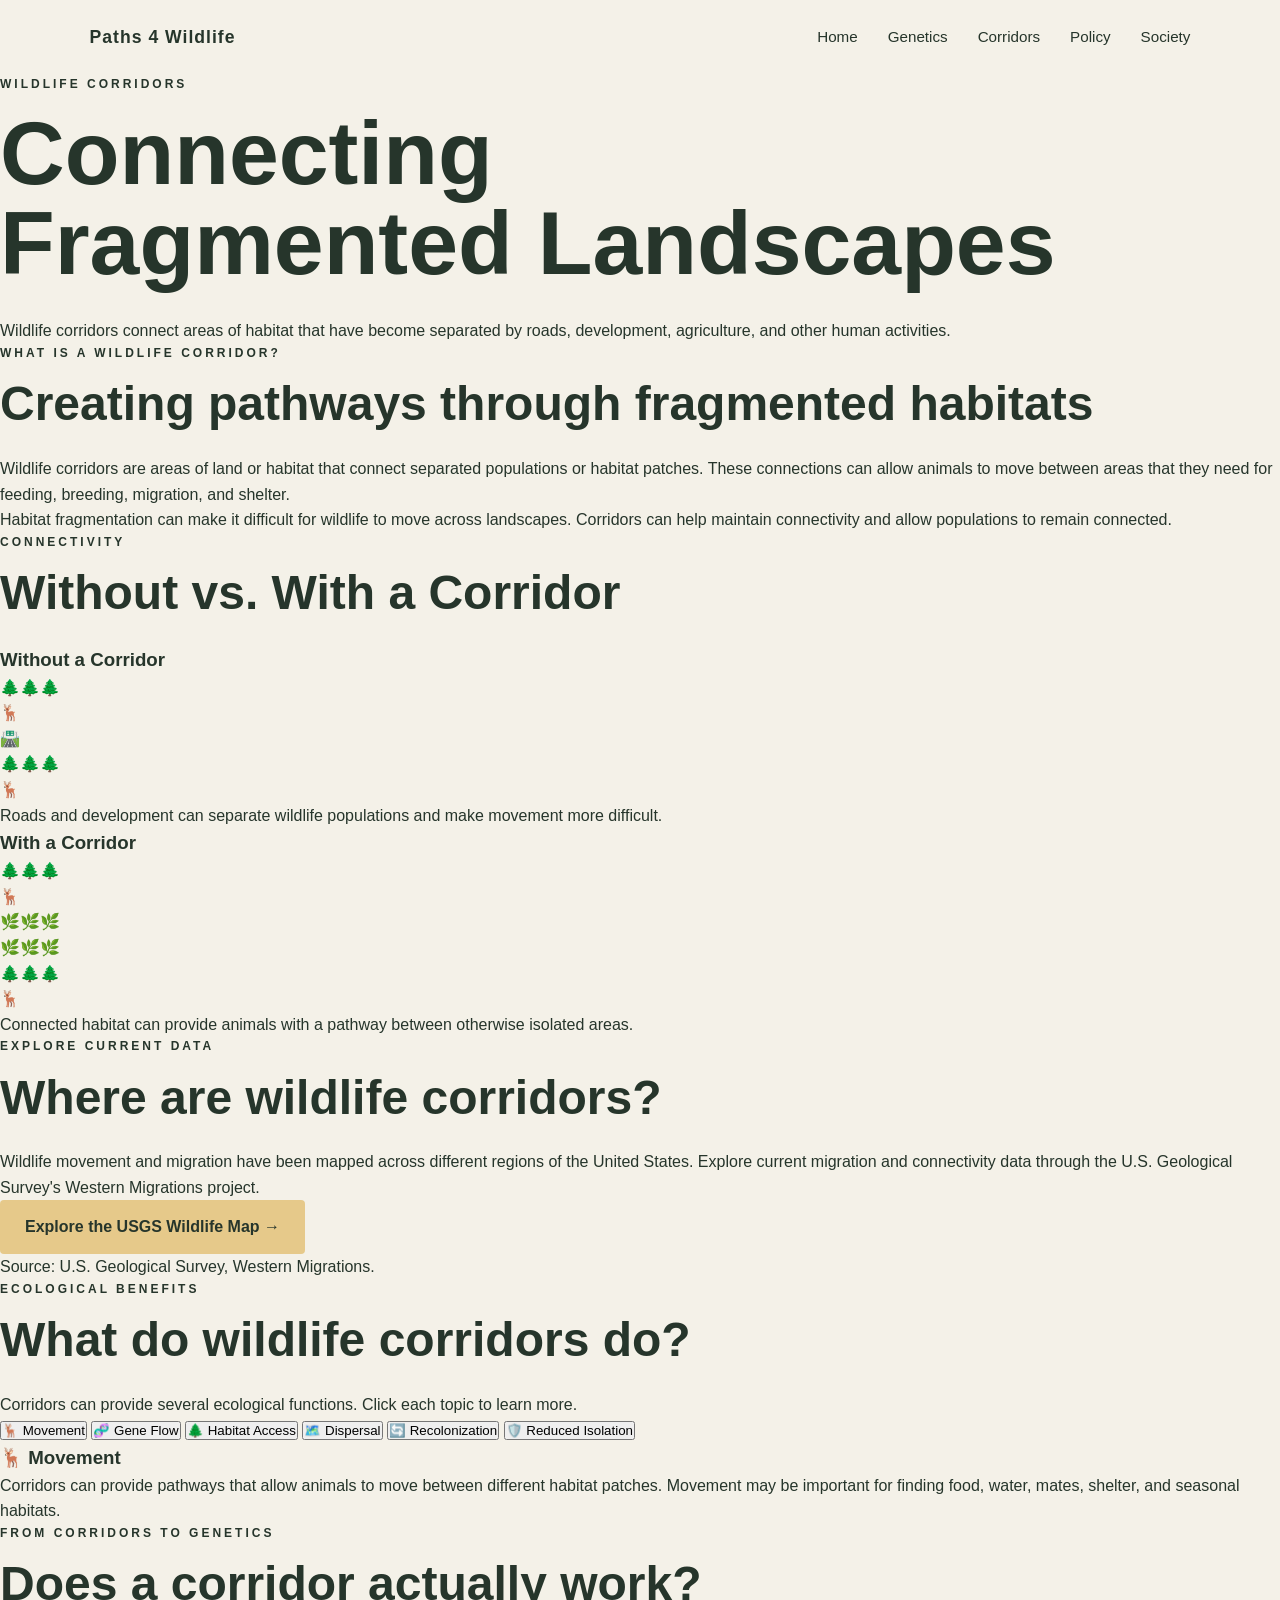
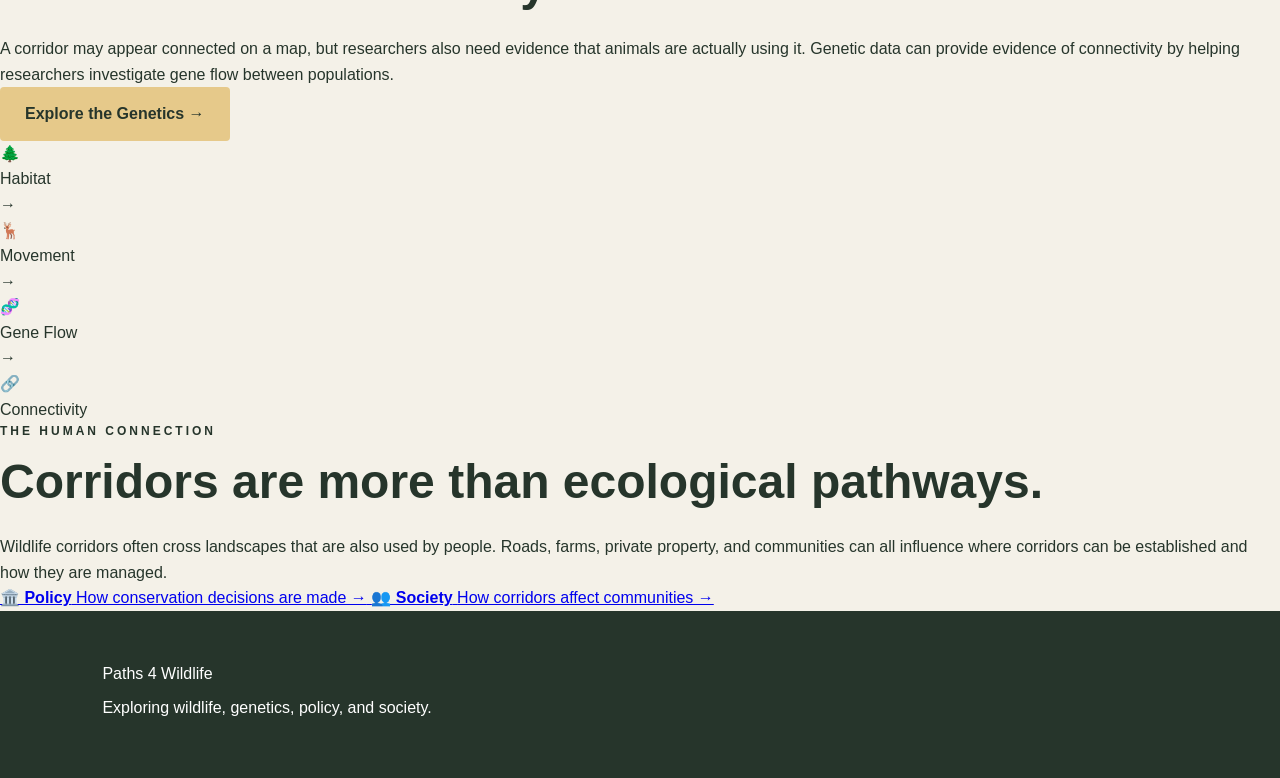
==== corridors.html @ a0883760 "Add initial wildlife corridors HTML structure" ====
<!DOCTYPE html>
<html lang="en">

<head>
    <meta charset="UTF-8">
    <meta name="viewport" content="width=device-width, initial-scale=1.0">

    <title>Wildlife Corridors | Paths 4 Wildlife</title>

    <link rel="stylesheet" href="style.css">
</head>

<body>

    <!-- Navigation -->
    <nav>
        <div class="logo">Paths 4 Wildlife</div>

        <div class="nav-links">
            <a href="index.html">Home</a>
            <a href="genetics.html">Genetics</a>
            <a href="corridors.html">Corridors</a>
            <a href="policy.html">Policy</a>
            <a href="society.html">Society</a>
        </div>
    </nav>


    <!-- Page Header -->
    <section class="corridor-hero">

        <div class="corridor-hero-content">

            <p class="section-label">WILDLIFE CORRIDORS</p>

            <h1>
                Connecting<br>
                Fragmented Landscapes
            </h1>

            <p>
                Wildlife corridors connect areas of habitat that have
                become separated by roads, development, agriculture,
                and other human activities.
            </p>

        </div>

    </section>


    <!-- What Is a Corridor? -->
    <section class="corridor-intro">

        <div class="intro-text">

            <p class="section-label">WHAT IS A WILDLIFE CORRIDOR?</p>

            <h2>
                Creating pathways through fragmented habitats
            </h2>

            <p>
                Wildlife corridors are areas of land or habitat that
                connect separated populations or habitat patches.
                These connections can allow animals to move between
                areas that they need for feeding, breeding, migration,
                and shelter.
            </p>

            <p>
                Habitat fragmentation can make it difficult for
                wildlife to move across landscapes. Corridors can
                help maintain connectivity and allow populations to
                remain connected.
            </p>

        </div>

    </section>


    <!-- Corridor Diagram -->
    <section class="diagram-section">

        <p class="section-label">CONNECTIVITY</p>

        <h2>Without vs. With a Corridor</h2>

        <div class="comparison">

            <!-- Without Corridor -->
            <div class="landscape-card">

                <h3>Without a Corridor</h3>

                <div class="landscape">

                    <div class="habitat">
                        🌲🌲🌲
                        <br>
                        🦌
                    </div>

                    <div class="barrier">
                        🛣️
                    </div>

                    <div class="habitat">
                        🌲🌲🌲
                        <br>
                        🦌
                    </div>

                </div>

                <p>
                    Roads and development can separate wildlife
                    populations and make movement more difficult.
                </p>

            </div>


            <!-- With Corridor -->
            <div class="landscape-card">

                <h3>With a Corridor</h3>

                <div class="landscape connected">

                    <div class="habitat">
                        🌲🌲🌲
                        <br>
                        🦌
                    </div>

                    <div class="corridor-path">
                        🌿🌿🌿
                        <br>
                        🌿🌿🌿
                    </div>

                    <div class="habitat">
                        🌲🌲🌲
                        <br>
                        🦌
                    </div>

                </div>

                <p>
                    Connected habitat can provide animals with a
                    pathway between otherwise isolated areas.
                </p>

            </div>

        </div>

    </section>


    <!-- Current Map -->
    <section class="map-section">

        <p class="section-label">EXPLORE CURRENT DATA</p>

        <h2>Where are wildlife corridors?</h2>

        <p>
            Wildlife movement and migration have been mapped across
            different regions of the United States. Explore current
            migration and connectivity data through the U.S. Geological
            Survey's Western Migrations project.
        </p>

        <a
            href="https://www.usgs.gov/tools/western-migrations"
            class="button"
            target="_blank"
            rel="noopener noreferrer">

            Explore the USGS Wildlife Map →

        </a>

        <p class="map-caption">
            Source: U.S. Geological Survey, Western Migrations.
        </p>

    </section>


    <!-- Ecological Benefits -->
    <section class="benefits-section">

        <p class="section-label">ECOLOGICAL BENEFITS</p>

        <h2>What do wildlife corridors do?</h2>

        <p class="benefits-intro">
            Corridors can provide several ecological functions.
            Click each topic to learn more.
        </p>


        <div class="benefit-buttons">

            <button onclick="showBenefit('movement')">
                🦌 Movement
            </button>

            <button onclick="showBenefit('gene-flow')">
                🧬 Gene Flow
            </button>

            <button onclick="showBenefit('habitat')">
                🌲 Habitat Access
            </button>

            <button onclick="showBenefit('dispersal')">
                🗺️ Dispersal
            </button>

            <button onclick="showBenefit('recolonization')">
                🔄 Recolonization
            </button>

            <button onclick="showBenefit('isolation')">
                🛡️ Reduced Isolation
            </button>

        </div>


        <!-- Information Box -->
        <div id="benefit-display" class="benefit-display">

            <h3>🦌 Movement</h3>

            <p>
                Corridors can provide pathways that allow animals
                to move between different habitat patches. Movement
                may be important for finding food, water, mates,
                shelter, and seasonal habitats.
            </p>

        </div>

    </section>


    <!-- Genetics Connection -->
    <section class="genetics-connection">

        <div>

            <p class="section-label">FROM CORRIDORS TO GENETICS</p>

            <h2>
                Does a corridor actually work?
            </h2>

            <p>
                A corridor may appear connected on a map, but
                researchers also need evidence that animals are
                actually using it. Genetic data can provide evidence
                of connectivity by helping researchers investigate
                gene flow between populations.
            </p>

            <a href="genetics.html" class="button">
                Explore the Genetics →
            </a>

        </div>

        <div class="connection-flow">

            <div>🌲<br>Habitat</div>

            <span>→</span>

            <div>🦌<br>Movement</div>

            <span>→</span>

            <div>🧬<br>Gene Flow</div>

            <span>→</span>

            <div>🔗<br>Connectivity</div>

        </div>

    </section>


    <!-- Human Connection -->
    <section class="human-connection">

        <p class="section-label">THE HUMAN CONNECTION</p>

        <h2>
            Corridors are more than ecological pathways.
        </h2>

        <p>
            Wildlife corridors often cross landscapes that are also
            used by people. Roads, farms, private property, and
            communities can all influence where corridors can be
            established and how they are managed.
        </p>

        <div class="next-topics">

            <a href="policy.html">
                <strong>🏛️ Policy</strong>
                <span>How conservation decisions are made →</span>
            </a>

            <a href="society.html">
                <strong>👥 Society</strong>
                <span>How corridors affect communities →</span>
            </a>

        </div>

    </section>


    <!-- Footer -->
    <footer>

        <p>Paths 4 Wildlife</p>

        <p>
            Exploring wildlife, genetics, policy, and society.
        </p>

    </footer>


    <!-- Interactive JavaScript -->
    <script>

        function showBenefit(benefit) {

            const display = document.getElementById("benefit-display");

            if (benefit === "movement") {

                display.innerHTML = `
                    <h3>🦌 Movement</h3>
                    <p>
                        Corridors can provide pathways that allow
                        animals to move between different habitat
                        patches. Movement can help animals reach
                        food, water, breeding areas, shelter, and
                        seasonal habitats.
                    </p>
                `;

            }

            else if (benefit === "gene-flow") {

                display.innerHTML = `
                    <h3>🧬 Gene Flow</h3>
                    <p>
                        When individuals move between populations
                        and reproduce, genes can be exchanged between
                        populations. This movement of genes is known
                        as gene flow and can provide evidence of
                        population connectivity.
                    </p>
                `;

            }

            else if (benefit === "habitat") {

                display.innerHTML = `
                    <h3>🌲 Habitat Access</h3>
                    <p>
                        Corridors can help animals access different
                        habitat patches that provide food, water,
                        shelter, and breeding opportunities.
                    </p>
                `;

            }

            else if (benefit === "dispersal") {

                display.innerHTML = `
                    <h3>🗺️ Dispersal</h3>
                    <p>
                        Corridors can provide routes for individuals
                        to disperse away from their original
                        population and move into new areas.
                    </p>
                `;

            }

            else if (benefit === "recolonization") {

                display.innerHTML = `
                    <h3>🔄 Recolonization</h3>
                    <p>
                        If a population disappears from an area,
                        connected landscapes can provide pathways
                        through which individuals may eventually
                        return and re-establish a population.
                    </p>
                `;

            }

            else if (benefit === "isolation") {

                display.innerHTML = `
                    <h3>🛡️ Reduced Isolation</h3>
                    <p>
                        By connecting habitat patches, corridors
                        can reduce the degree to which wildlife
                        populations are isolated from one another.
                        This can be particularly important in
                        fragmented landscapes.
                    </p>
                `;

            }

        }

    </script>

</body>

</html>
---- style.css ----
* {
    margin: 0;
    padding: 0;
    box-sizing: border-box;
}

body {
    font-family: Arial, Helvetica, sans-serif;
    color: #26352b;
    background: #f4f1e8;
    line-height: 1.6;
}


/* Navigation */

nav {
    height: 75px;
    display: flex;
    justify-content: space-between;
    align-items: center;
    padding: 0 7%;
    background: #f4f1e8;
}

.logo {
    font-size: 1.1rem;
    font-weight: bold;
    letter-spacing: 1px;
}

.nav-links {
    display: flex;
    gap: 30px;
}

.nav-links a {
    color: #26352b;
    text-decoration: none;
    font-size: 0.95rem;
}

.nav-links a:hover {
    text-decoration: underline;
}


/* Hero */

.hero {
    min-height: 75vh;
    display: flex;
    align-items: center;
    padding: 80px 10%;

    background:
        linear-gradient(
            rgba(25, 50, 35, 0.72),
            rgba(25, 50, 35, 0.72)
        ),
        url("https://images.unsplash.com/photo-1448375240586-882707db888b")
        center / cover;
}

.hero-content {
    max-width: 850px;
    color: white;
}

.eyebrow {
    font-size: 0.8rem;
    letter-spacing: 3px;
    margin-bottom: 25px;
}

h1 {
    font-size: clamp(3rem, 7vw, 6rem);
    line-height: 1;
    margin-bottom: 30px;
}

h1 span {
    font-weight: 300;
}

.intro {
    max-width: 650px;
    font-size: 1.2rem;
    margin-bottom: 35px;
}


/* Button */

.button {
    display: inline-block;
    padding: 14px 25px;
    background: #e6c98a;
    color: #26352b;
    text-decoration: none;
    font-weight: bold;
    border-radius: 4px;
}

.button:hover {
    opacity: 0.85;
}


/* About */

.about {
    padding: 100px 12%;
    background: #f4f1e8;
}

.about-text {
    max-width: 850px;
}

.section-label {
    font-size: 0.75rem;
    letter-spacing: 3px;
    font-weight: bold;
    margin-bottom: 15px;
}

h2 {
    font-size: 3rem;
    line-height: 1.1;
    margin-bottom: 25px;
}

.about p {
    margin-bottom: 20px;
    font-size: 1.1rem;
}


/* Topic Cards */

.topics {
    padding: 100px 8%;
    background: #dfe5d9;
}

.cards {
    display: grid;
    grid-template-columns: repeat(4, 1fr);
    gap: 20px;
    margin-top: 45px;
}

.card {
    background: #f4f1e8;
    padding: 35px;
    text-decoration: none;
    color: #26352b;

    transition: transform 0.25s ease;
}

.card:hover {
    transform: translateY(-8px);
}

.icon {
    font-size: 2.5rem;
    margin-bottom: 20px;
}

.card h3 {
    font-size: 1.4rem;
    margin-bottom: 12px;
}

.card p {
    font-size: 0.95rem;
}


/* Footer */

footer {
    padding: 50px 8%;
    background: #26352b;
    color: white;
}

footer p {
    margin-bottom: 8px;
}


/* Mobile */

@media (max-width: 800px) {

    nav {
        height: auto;
        padding: 20px;
        flex-direction: column;
        gap: 15px;
    }

    .nav-links {
        gap: 15px;
        flex-wrap: wrap;
        justify-content: center;
    }

    .hero {
        padding: 70px 8%;
    }

    .cards {
        grid-template-columns: 1fr;
    }

    h2 {
        font-size: 2.3rem;
    }
}
/* Genetics Page */

.page-header {
    padding: 100px 12%;
    background: #dfe5d9;
}

.page-header h1 {
    color: #26352b;
    font-size: clamp(3rem, 7vw, 5rem);
    margin-bottom: 25px;
}

.page-header p {
    max-width: 650px;
    font-size: 1.15rem;
}


.article-section {
    padding: 100px 12%;
    max-width: 1000px;
}

.article-section h2 {
    max-width: 850px;
}

.authors {
    font-style: italic;
    margin-bottom: 25px;
}

.article-section p {
    font-size: 1.1rem;
    margin-bottom: 25px;
}


.genetics-info {
    padding: 100px 8%;
    background: #f4f1e8;
}

.genetics-grid {
    display: grid;
    grid-template-columns: repeat(3, 1fr);
    gap: 25px;
    margin-top: 40px;
}

.info-card {
    padding: 35px;
    background: #dfe5d9;
}

.info-card h3 {
    margin-bottom: 15px;
}


.connection {
    padding: 100px 8%;
    background: #26352b;
    color: white;
}

.flow {
    display: flex;
    justify-content: center;
    align-items: center;
    gap: 25px;
    margin-top: 50px;
    text-align: center;
}

.flow div {
    padding: 25px;
    background: rgba(255,255,255,0.1);
    min-width: 150px;
}

.flow span {
    font-size: 2rem;
}


@media (max-width: 800px) {

    .genetics-grid {
        grid-template-columns: 1fr;
    }

    .flow {
        flex-direction: column;
    }

    .flow span {
        transform: rotate(90deg);
    }
}
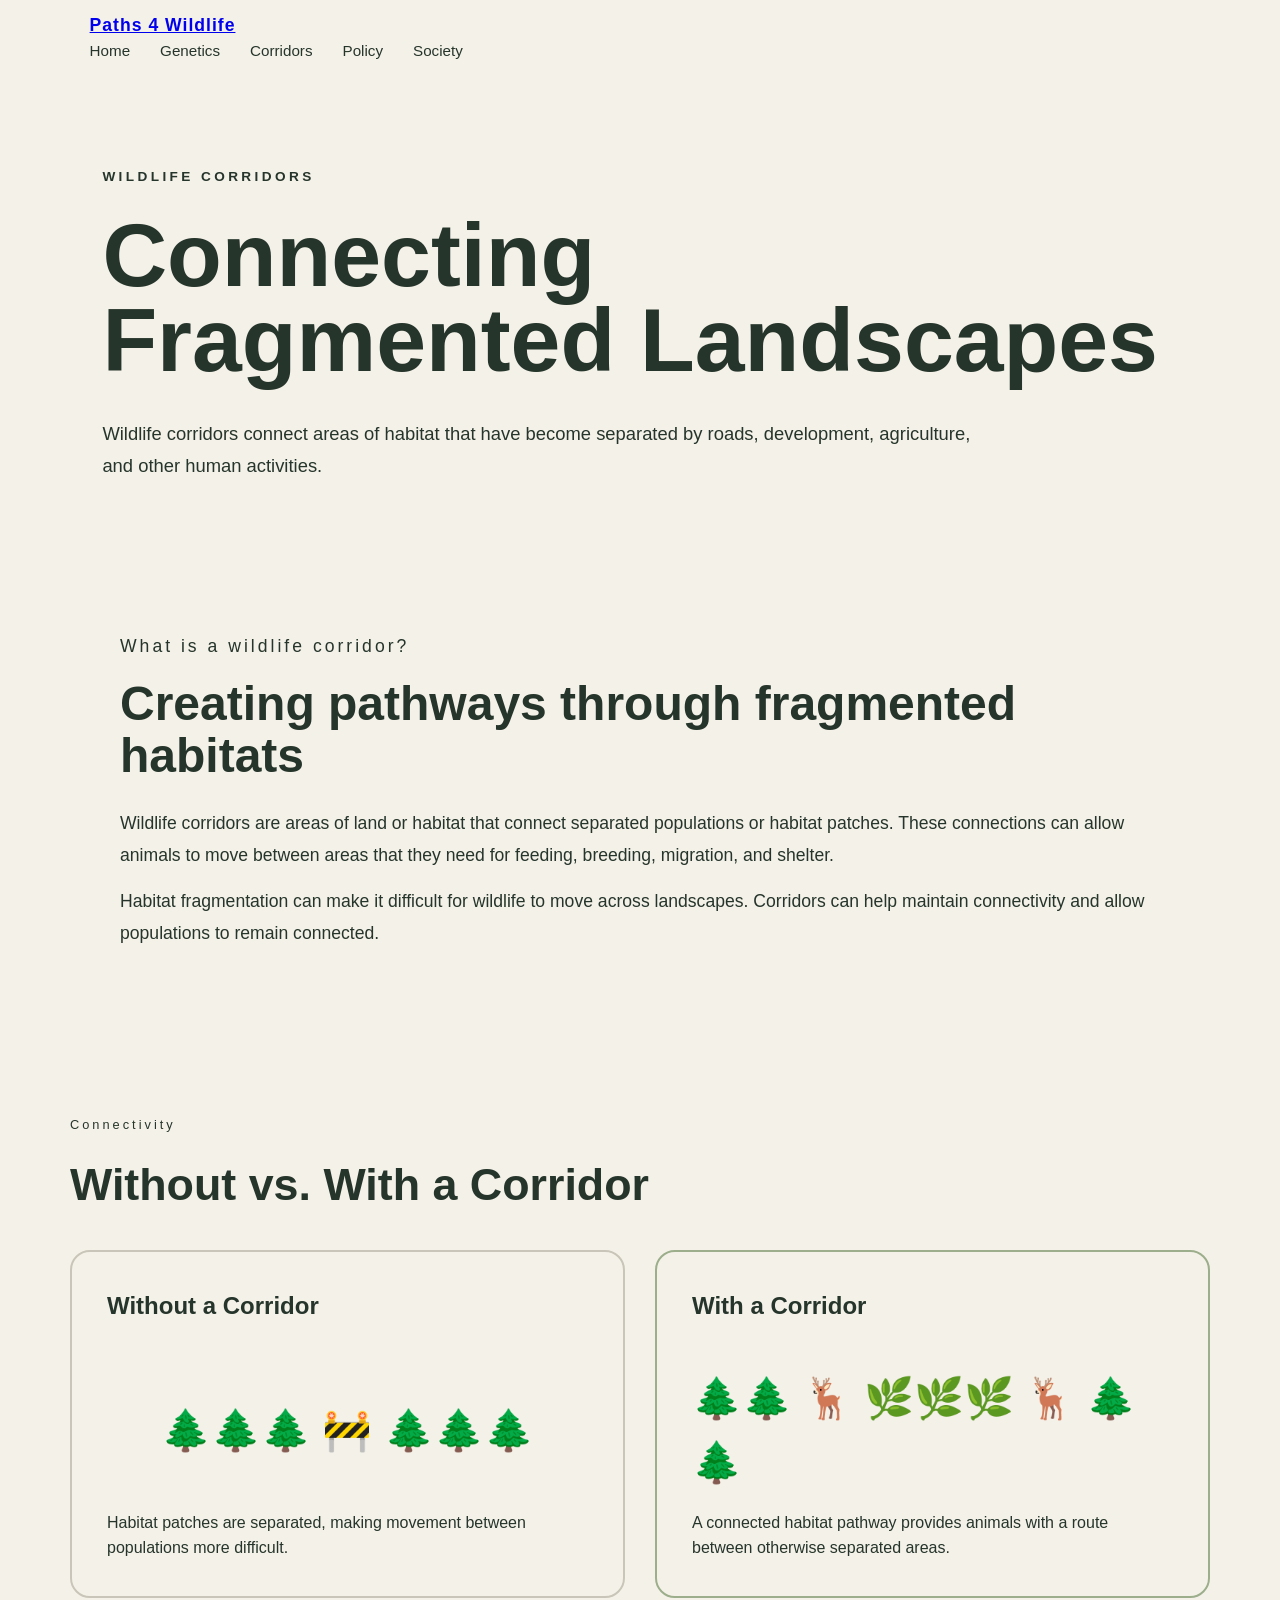
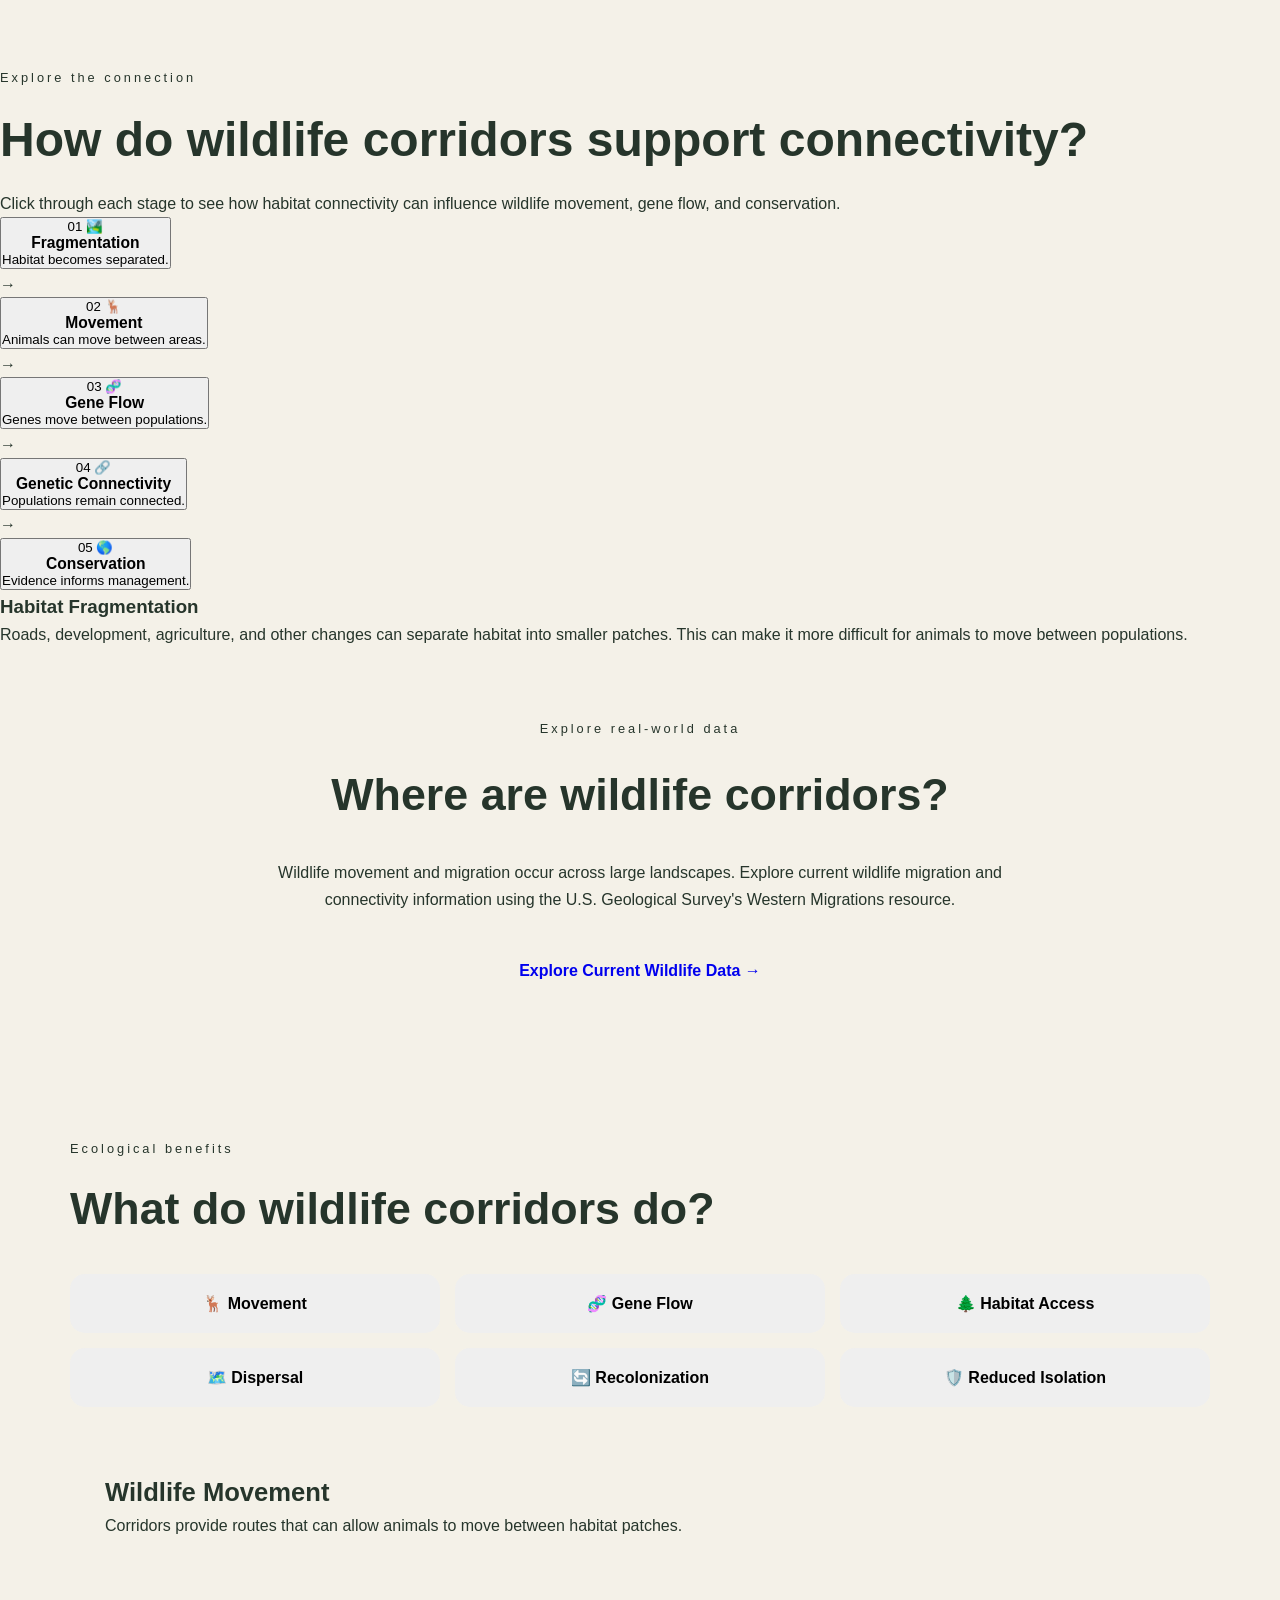
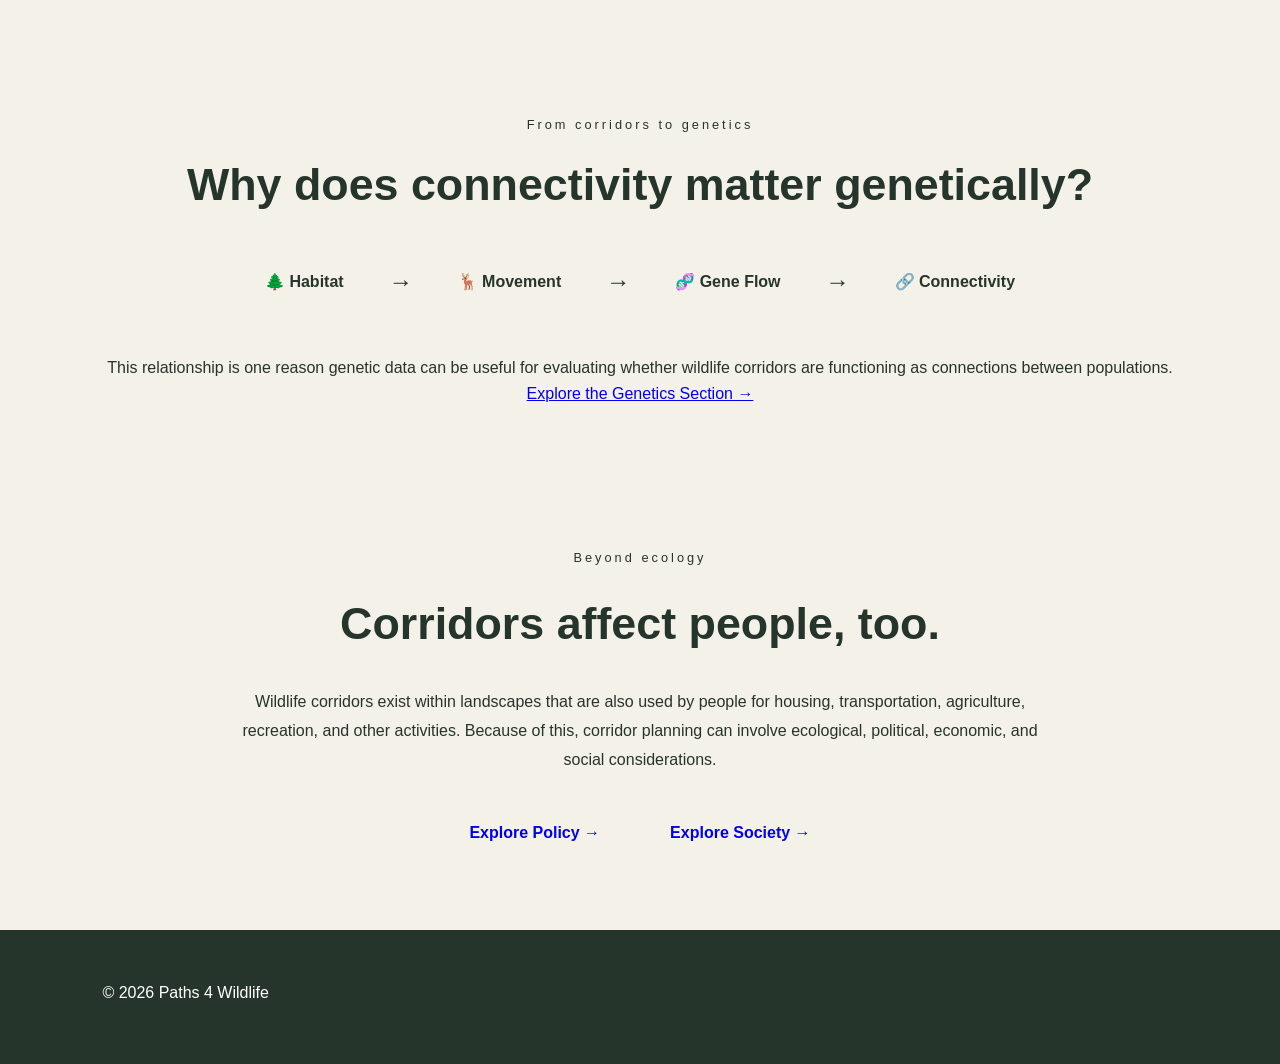
==== commit 50c9fad1: "Refactor HTML structure and improve semantics" ====
--- a/corridors.html
+++ b/corridors.html
@@ -12,238 +12,442 @@
 
 <body>
 
-    <!-- Navigation -->
-    <nav>
-        <div class="logo">Paths 4 Wildlife</div>
-
-        <div class="nav-links">
-            <a href="index.html">Home</a>
-            <a href="genetics.html">Genetics</a>
-            <a href="corridors.html">Corridors</a>
-            <a href="policy.html">Policy</a>
-            <a href="society.html">Society</a>
+    <!-- NAVIGATION -->
+    <nav class="navbar">
+        <div class="nav-container">
+
+            <a href="index.html" class="logo">
+                Paths 4 Wildlife
+            </a>
+
+            <div class="nav-links">
+                <a href="index.html">Home</a>
+                <a href="genetics.html">Genetics</a>
+                <a href="corridors.html">Corridors</a>
+                <a href="policy.html">Policy</a>
+                <a href="society.html">Society</a>
+            </div>
+
         </div>
     </nav>
 
 
-    <!-- Page Header -->
-    <section class="corridor-hero">
-
-        <div class="corridor-hero-content">
-
-            <p class="section-label">WILDLIFE CORRIDORS</p>
-
-            <h1>
-                Connecting<br>
-                Fragmented Landscapes
-            </h1>
+    <!-- HERO -->
+    <header class="corridor-hero">
+
+        <p class="eyebrow">
+            Wildlife Corridors
+        </p>
+
+        <h1>
+            Connecting<br>
+            Fragmented Landscapes
+        </h1>
+
+        <p>
+            Wildlife corridors connect areas of habitat that have become
+            separated by roads, development, agriculture, and other human
+            activities.
+        </p>
+
+    </header>
+
+
+    <!-- INTRODUCTION -->
+    <section class="corridor-intro">
+
+        <p class="eyebrow">
+            What is a wildlife corridor?
+        </p>
+
+        <h2>
+            Creating pathways through fragmented habitats
+        </h2>
+
+        <p>
+            Wildlife corridors are areas of land or habitat that connect
+            separated populations or habitat patches. These connections can
+            allow animals to move between areas that they need for feeding,
+            breeding, migration, and shelter.
+        </p>
+
+        <p>
+            Habitat fragmentation can make it difficult for wildlife to move
+            across landscapes. Corridors can help maintain connectivity and
+            allow populations to remain connected.
+        </p>
+
+    </section>
+
+
+    <!-- WITHOUT VS WITH -->
+    <section class="diagram-section">
+
+        <p class="eyebrow">
+            Connectivity
+        </p>
+
+        <h2>
+            Without vs. With a Corridor
+        </h2>
+
+        <div class="comparison">
+
+            <!-- WITHOUT -->
+            <div class="landscape-card without">
+
+                <h3>
+                    Without a Corridor
+                </h3>
+
+                <div class="landscape">
+
+                    <div class="landscape-icons">
+                        🌲🌲🌲
+                        🚧
+                        🌲🌲🌲
+                    </div>
+
+                </div>
+
+                <p>
+                    Habitat patches are separated, making movement between
+                    populations more difficult.
+                </p>
+
+            </div>
+
+
+            <!-- WITH -->
+            <div class="landscape-card with">
+
+                <h3>
+                    With a Corridor
+                </h3>
+
+                <div class="landscape">
+
+                    <div class="landscape-icons">
+                        🌲🌲
+                        🦌
+                        🌿🌿🌿
+                        🦌
+                        🌲🌲
+                    </div>
+
+                </div>
+
+                <p>
+                    A connected habitat pathway provides animals with a route
+                    between otherwise separated areas.
+                </p>
+
+            </div>
+
+        </div>
+
+    </section>
+
+
+    <!-- INTERACTIVE DIAGRAM -->
+    <section class="interactive-section">
+
+        <div class="interactive-heading">
+
+            <p class="eyebrow">
+                Explore the connection
+            </p>
+
+            <h2>
+                How do wildlife corridors support connectivity?
+            </h2>
 
             <p>
-                Wildlife corridors connect areas of habitat that have
-                become separated by roads, development, agriculture,
-                and other human activities.
+                Click through each stage to see how habitat connectivity can
+                influence wildlife movement, gene flow, and conservation.
             </p>
 
         </div>
 
+
+        <div class="interactive-flow">
+
+
+            <!-- STEP 1 -->
+            <button
+                class="interactive-step active"
+                type="button"
+                data-title="Habitat Fragmentation"
+                data-text="Roads, development, agriculture, and other changes can separate habitat into smaller patches. This can make it more difficult for animals to move between populations."
+            >
+
+                <span class="step-number">
+                    01
+                </span>
+
+                <span class="step-icon">
+                    🏞️
+                </span>
+
+                <h3>
+                    Fragmentation
+                </h3>
+
+                <p>
+                    Habitat becomes separated.
+                </p>
+
+            </button>
+
+
+            <div class="flow-arrow">
+                →
+            </div>
+
+
+            <!-- STEP 2 -->
+            <button
+                class="interactive-step"
+                type="button"
+                data-title="Wildlife Movement"
+                data-text="A wildlife corridor can provide a connected route that allows animals to move between habitat patches in search of food, shelter, mates, or breeding areas."
+            >
+
+                <span class="step-number">
+                    02
+                </span>
+
+                <span class="step-icon">
+                    🦌
+                </span>
+
+                <h3>
+                    Movement
+                </h3>
+
+                <p>
+                    Animals can move between areas.
+                </p>
+
+            </button>
+
+
+            <div class="flow-arrow">
+                →
+            </div>
+
+
+            <!-- STEP 3 -->
+            <button
+                class="interactive-step"
+                type="button"
+                data-title="Gene Flow"
+                data-text="When individuals move between populations and reproduce, genes can be exchanged between those populations. This process is called gene flow."
+            >
+
+                <span class="step-number">
+                    03
+                </span>
+
+                <span class="step-icon">
+                    🧬
+                </span>
+
+                <h3>
+                    Gene Flow
+                </h3>
+
+                <p>
+                    Genes move between populations.
+                </p>
+
+            </button>
+
+
+            <div class="flow-arrow">
+                →
+            </div>
+
+
+            <!-- STEP 4 -->
+            <button
+                class="interactive-step"
+                type="button"
+                data-title="Genetic Connectivity"
+                data-text="Gene flow can help maintain genetic connections among populations. Genetic data can therefore provide evidence about whether populations are connected across a landscape."
+            >
+
+                <span class="step-number">
+                    04
+                </span>
+
+                <span class="step-icon">
+                    🔗
+                </span>
+
+                <h3>
+                    Genetic Connectivity
+                </h3>
+
+                <p>
+                    Populations remain connected.
+                </p>
+
+            </button>
+
+
+            <div class="flow-arrow">
+                →
+            </div>
+
+
+            <!-- STEP 5 -->
+            <button
+                class="interactive-step"
+                type="button"
+                data-title="Conservation Decisions"
+                data-text="Genetic evidence can contribute to conservation decisions about corridor design, habitat protection, and management priorities."
+            >
+
+                <span class="step-number">
+                    05
+                </span>
+
+                <span class="step-icon">
+                    🌎
+                </span>
+
+                <h3>
+                    Conservation
+                </h3>
+
+                <p>
+                    Evidence informs management.
+                </p>
+
+            </button>
+
+        </div>
+
+
+        <!-- INFORMATION DISPLAY -->
+        <div class="interactive-display">
+
+            <h3 id="interactive-title">
+                Habitat Fragmentation
+            </h3>
+
+            <p id="interactive-text">
+                Roads, development, agriculture, and other changes can
+                separate habitat into smaller patches. This can make it more
+                difficult for animals to move between populations.
+            </p>
+
+        </div>
+
     </section>
 
 
-    <!-- What Is a Corridor? -->
-    <section class="corridor-intro">
-
-        <div class="intro-text">
-
-            <p class="section-label">WHAT IS A WILDLIFE CORRIDOR?</p>
-
-            <h2>
-                Creating pathways through fragmented habitats
-            </h2>
-
-            <p>
-                Wildlife corridors are areas of land or habitat that
-                connect separated populations or habitat patches.
-                These connections can allow animals to move between
-                areas that they need for feeding, breeding, migration,
-                and shelter.
-            </p>
-
-            <p>
-                Habitat fragmentation can make it difficult for
-                wildlife to move across landscapes. Corridors can
-                help maintain connectivity and allow populations to
-                remain connected.
-            </p>
-
-        </div>
-
-    </section>
-
-
-    <!-- Corridor Diagram -->
-    <section class="diagram-section">
-
-        <p class="section-label">CONNECTIVITY</p>
-
-        <h2>Without vs. With a Corridor</h2>
-
-        <div class="comparison">
-
-            <!-- Without Corridor -->
-            <div class="landscape-card">
-
-                <h3>Without a Corridor</h3>
-
-                <div class="landscape">
-
-                    <div class="habitat">
-                        🌲🌲🌲
-                        <br>
-                        🦌
-                    </div>
-
-                    <div class="barrier">
-                        🛣️
-                    </div>
-
-                    <div class="habitat">
-                        🌲🌲🌲
-                        <br>
-                        🦌
-                    </div>
-
-                </div>
-
-                <p>
-                    Roads and development can separate wildlife
-                    populations and make movement more difficult.
-                </p>
-
-            </div>
-
-
-            <!-- With Corridor -->
-            <div class="landscape-card">
-
-                <h3>With a Corridor</h3>
-
-                <div class="landscape connected">
-
-                    <div class="habitat">
-                        🌲🌲🌲
-                        <br>
-                        🦌
-                    </div>
-
-                    <div class="corridor-path">
-                        🌿🌿🌿
-                        <br>
-                        🌿🌿🌿
-                    </div>
-
-                    <div class="habitat">
-                        🌲🌲🌲
-                        <br>
-                        🦌
-                    </div>
-
-                </div>
-
-                <p>
-                    Connected habitat can provide animals with a
-                    pathway between otherwise isolated areas.
-                </p>
-
-            </div>
-
-        </div>
-
-    </section>
-
-
-    <!-- Current Map -->
+    <!-- CURRENT CORRIDORS / MAP -->
     <section class="map-section">
 
-        <p class="section-label">EXPLORE CURRENT DATA</p>
-
-        <h2>Where are wildlife corridors?</h2>
+        <p class="eyebrow">
+            Explore real-world data
+        </p>
+
+        <h2>
+            Where are wildlife corridors?
+        </h2>
 
         <p>
-            Wildlife movement and migration have been mapped across
-            different regions of the United States. Explore current
-            migration and connectivity data through the U.S. Geological
-            Survey's Western Migrations project.
+            Wildlife movement and migration occur across large landscapes.
+            Explore current wildlife migration and connectivity information
+            using the U.S. Geological Survey's Western Migrations resource.
         </p>
 
         <a
             href="https://www.usgs.gov/tools/western-migrations"
-            class="button"
             target="_blank"
-            rel="noopener noreferrer">
-
-            Explore the USGS Wildlife Map →
-
+            rel="noopener noreferrer"
+            class="map-button"
+        >
+            Explore Current Wildlife Data →
         </a>
 
-        <p class="map-caption">
-            Source: U.S. Geological Survey, Western Migrations.
-        </p>
-
     </section>
 
 
-    <!-- Ecological Benefits -->
+    <!-- BENEFITS -->
     <section class="benefits-section">
 
-        <p class="section-label">ECOLOGICAL BENEFITS</p>
-
-        <h2>What do wildlife corridors do?</h2>
-
-        <p class="benefits-intro">
-            Corridors can provide several ecological functions.
-            Click each topic to learn more.
-        </p>
+        <p class="eyebrow">
+            Ecological benefits
+        </p>
+
+        <h2>
+            What do wildlife corridors do?
+        </h2>
 
 
         <div class="benefit-buttons">
 
-            <button onclick="showBenefit('movement')">
+            <button
+                type="button"
+                onclick="showBenefit('movement')"
+            >
                 🦌 Movement
             </button>
 
-            <button onclick="showBenefit('gene-flow')">
+            <button
+                type="button"
+                onclick="showBenefit('geneFlow')"
+            >
                 🧬 Gene Flow
             </button>
 
-            <button onclick="showBenefit('habitat')">
+            <button
+                type="button"
+                onclick="showBenefit('habitat')"
+            >
                 🌲 Habitat Access
             </button>
 
-            <button onclick="showBenefit('dispersal')">
+            <button
+                type="button"
+                onclick="showBenefit('dispersal')"
+            >
                 🗺️ Dispersal
             </button>
 
-            <button onclick="showBenefit('recolonization')">
+            <button
+                type="button"
+                onclick="showBenefit('recolonization')"
+            >
                 🔄 Recolonization
             </button>
 
-            <button onclick="showBenefit('isolation')">
+            <button
+                type="button"
+                onclick="showBenefit('isolation')"
+            >
                 🛡️ Reduced Isolation
             </button>
 
         </div>
 
 
-        <!-- Information Box -->
-        <div id="benefit-display" class="benefit-display">
-
-            <h3>🦌 Movement</h3>
+        <div
+            class="benefit-display"
+            id="benefit-display"
+        >
+
+            <h3>
+                Wildlife Movement
+            </h3>
 
             <p>
-                Corridors can provide pathways that allow animals
-                to move between different habitat patches. Movement
-                may be important for finding food, water, mates,
-                shelter, and seasonal habitats.
+                Corridors provide routes that can allow animals to move
+                between habitat patches.
             </p>
 
         </div>
@@ -251,184 +455,228 @@
     </section>
 
 
-    <!-- Genetics Connection -->
+    <!-- GENETICS CONNECTION -->
     <section class="genetics-connection">
 
-        <div>
-
-            <p class="section-label">FROM CORRIDORS TO GENETICS</p>
-
-            <h2>
-                Does a corridor actually work?
-            </h2>
-
-            <p>
-                A corridor may appear connected on a map, but
-                researchers also need evidence that animals are
-                actually using it. Genetic data can provide evidence
-                of connectivity by helping researchers investigate
-                gene flow between populations.
-            </p>
-
-            <a href="genetics.html" class="button">
-                Explore the Genetics →
+        <p class="eyebrow">
+            From corridors to genetics
+        </p>
+
+        <h2>
+            Why does connectivity matter genetically?
+        </h2>
+
+        <div class="connection-flow">
+
+            <div class="connection-step">
+                🌲 Habitat
+            </div>
+
+            <div class="connection-arrow">
+                →
+            </div>
+
+            <div class="connection-step">
+                🦌 Movement
+            </div>
+
+            <div class="connection-arrow">
+                →
+            </div>
+
+            <div class="connection-step">
+                🧬 Gene Flow
+            </div>
+
+            <div class="connection-arrow">
+                →
+            </div>
+
+            <div class="connection-step">
+                🔗 Connectivity
+            </div>
+
+        </div>
+
+        <p>
+            This relationship is one reason genetic data can be useful for
+            evaluating whether wildlife corridors are functioning as
+            connections between populations.
+        </p>
+
+        <a href="genetics.html" class="next-link">
+            Explore the Genetics Section →
+        </a>
+
+    </section>
+
+
+    <!-- HUMAN CONNECTION -->
+    <section class="human-connection">
+
+        <p class="eyebrow">
+            Beyond ecology
+        </p>
+
+        <h2>
+            Corridors affect people, too.
+        </h2>
+
+        <p>
+            Wildlife corridors exist within landscapes that are also used by
+            people for housing, transportation, agriculture, recreation, and
+            other activities. Because of this, corridor planning can involve
+            ecological, political, economic, and social considerations.
+        </p>
+
+        <div class="next-topics">
+
+            <a href="policy.html">
+                Explore Policy →
             </a>
 
-        </div>
-
-        <div class="connection-flow">
-
-            <div>🌲<br>Habitat</div>
-
-            <span>→</span>
-
-            <div>🦌<br>Movement</div>
-
-            <span>→</span>
-
-            <div>🧬<br>Gene Flow</div>
-
-            <span>→</span>
-
-            <div>🔗<br>Connectivity</div>
+            <a href="society.html">
+                Explore Society →
+            </a>
 
         </div>
 
     </section>
 
 
-    <!-- Human Connection -->
-    <section class="human-connection">
-
-        <p class="section-label">THE HUMAN CONNECTION</p>
-
-        <h2>
-            Corridors are more than ecological pathways.
-        </h2>
+    <!-- FOOTER -->
+    <footer>
 
         <p>
-            Wildlife corridors often cross landscapes that are also
-            used by people. Roads, farms, private property, and
-            communities can all influence where corridors can be
-            established and how they are managed.
-        </p>
-
-        <div class="next-topics">
-
-            <a href="policy.html">
-                <strong>🏛️ Policy</strong>
-                <span>How conservation decisions are made →</span>
-            </a>
-
-            <a href="society.html">
-                <strong>👥 Society</strong>
-                <span>How corridors affect communities →</span>
-            </a>
-
-        </div>
-
-    </section>
-
-
-    <!-- Footer -->
-    <footer>
-
-        <p>Paths 4 Wildlife</p>
-
-        <p>
-            Exploring wildlife, genetics, policy, and society.
+            © 2026 Paths 4 Wildlife
         </p>
 
     </footer>
 
 
-    <!-- Interactive JavaScript -->
+    <!-- INTERACTIVE JAVASCRIPT -->
     <script>
 
+        /* =========================================
+           INTERACTIVE CORRIDOR DIAGRAM
+           ========================================= */
+
+        const interactiveSteps =
+            document.querySelectorAll(".interactive-step");
+
+        const interactiveTitle =
+            document.getElementById("interactive-title");
+
+        const interactiveText =
+            document.getElementById("interactive-text");
+
+
+        interactiveSteps.forEach(function(step) {
+
+            step.addEventListener("click", function() {
+
+                interactiveSteps.forEach(function(item) {
+                    item.classList.remove("active");
+                });
+
+                step.classList.add("active");
+
+                interactiveTitle.textContent =
+                    step.dataset.title;
+
+                interactiveText.textContent =
+                    step.dataset.text;
+
+            });
+
+        });
+
+
+        /* =========================================
+           BENEFIT INFORMATION
+           ========================================= */
+
         function showBenefit(benefit) {
 
-            const display = document.getElementById("benefit-display");
+            const display =
+                document.getElementById("benefit-display");
+
 
             if (benefit === "movement") {
 
                 display.innerHTML = `
-                    <h3>🦌 Movement</h3>
+                    <h3>🦌 Wildlife Movement</h3>
                     <p>
-                        Corridors can provide pathways that allow
-                        animals to move between different habitat
-                        patches. Movement can help animals reach
-                        food, water, breeding areas, shelter, and
-                        seasonal habitats.
+                        Corridors provide pathways that can allow wildlife
+                        to move between separated habitat patches.
                     </p>
                 `;
 
             }
 
-            else if (benefit === "gene-flow") {
+
+            else if (benefit === "geneFlow") {
 
                 display.innerHTML = `
                     <h3>🧬 Gene Flow</h3>
                     <p>
-                        When individuals move between populations
-                        and reproduce, genes can be exchanged between
-                        populations. This movement of genes is known
-                        as gene flow and can provide evidence of
-                        population connectivity.
+                        When animals move between populations and reproduce,
+                        genes can be exchanged. This movement of genes is
+                        known as gene flow.
                     </p>
                 `;
 
             }
+
 
             else if (benefit === "habitat") {
 
                 display.innerHTML = `
                     <h3>🌲 Habitat Access</h3>
                     <p>
-                        Corridors can help animals access different
-                        habitat patches that provide food, water,
-                        shelter, and breeding opportunities.
+                        Corridors can connect animals with additional areas
+                        used for feeding, breeding, shelter, and seasonal
+                        movement.
                     </p>
                 `;
 
             }
+
 
             else if (benefit === "dispersal") {
 
                 display.innerHTML = `
                     <h3>🗺️ Dispersal</h3>
                     <p>
-                        Corridors can provide routes for individuals
-                        to disperse away from their original
-                        population and move into new areas.
+                        Corridors can provide routes for individuals to
+                        disperse from one population or habitat patch to
+                        another.
                     </p>
                 `;
 
             }
+
 
             else if (benefit === "recolonization") {
 
                 display.innerHTML = `
                     <h3>🔄 Recolonization</h3>
                     <p>
-                        If a population disappears from an area,
-                        connected landscapes can provide pathways
-                        through which individuals may eventually
-                        return and re-establish a population.
+                        Connected landscapes can allow wildlife to reach
+                        areas where populations have declined or disappeared.
                     </p>
                 `;
 
             }
+
 
             else if (benefit === "isolation") {
 
                 display.innerHTML = `
                     <h3>🛡️ Reduced Isolation</h3>
                     <p>
-                        By connecting habitat patches, corridors
-                        can reduce the degree to which wildlife
-                        populations are isolated from one another.
-                        This can be particularly important in
-                        fragmented landscapes.
+                        By connecting habitat patches, corridors can reduce
+                        the physical separation between wildlife populations.
                     </p>
                 `;
 
--- a/style.css
+++ b/style.css
@@ -322,3 +322,276 @@
         transform: rotate(90deg);
     }
 }
+/* =========================================
+   WILDLIFE CORRIDORS PAGE
+   ========================================= */
+
+.corridor-hero {
+    padding: 90px 8% 70px;
+    text-align: left;
+}
+
+.corridor-hero .eyebrow {
+    font-size: 0.85rem;
+    letter-spacing: 0.25em;
+    text-transform: uppercase;
+    font-weight: 700;
+    margin-bottom: 25px;
+}
+
+.corridor-hero h1 {
+    font-size: clamp(3.5rem, 7vw, 7rem);
+    line-height: 0.95;
+    margin: 0 0 35px;
+    max-width: 1100px;
+}
+
+.corridor-hero p {
+    max-width: 900px;
+    font-size: 1.15rem;
+    line-height: 1.7;
+}
+
+
+/* Introduction */
+
+.corridor-intro {
+    max-width: 1100px;
+    margin: 0 auto;
+    padding: 80px 30px;
+}
+
+.corridor-intro h2 {
+    font-size: 3rem;
+    margin-bottom: 25px;
+}
+
+.corridor-intro p {
+    font-size: 1.1rem;
+    line-height: 1.8;
+    margin-bottom: 15px;
+}
+
+
+/* Section headings */
+
+.diagram-section,
+.map-section,
+.benefits-section,
+.genetics-connection,
+.human-connection {
+    max-width: 1200px;
+    margin: 0 auto;
+    padding: 70px 30px;
+}
+
+.diagram-section h2,
+.map-section h2,
+.benefits-section h2,
+.genetics-connection h2,
+.human-connection h2 {
+    font-size: 2.8rem;
+    margin-bottom: 40px;
+}
+
+
+/* Without vs. With */
+
+.comparison {
+    display: grid;
+    grid-template-columns: repeat(2, 1fr);
+    gap: 30px;
+}
+
+.landscape-card {
+    padding: 35px;
+    border-radius: 20px;
+    min-height: 280px;
+    display: flex;
+    flex-direction: column;
+    justify-content: space-between;
+}
+
+.landscape-card h3 {
+    font-size: 1.5rem;
+    margin-bottom: 25px;
+}
+
+.landscape {
+    min-height: 160px;
+    display: flex;
+    align-items: center;
+    justify-content: center;
+    gap: 30px;
+    font-size: 2.5rem;
+    border-radius: 15px;
+}
+
+.without {
+    border: 2px solid #c9c5b8;
+}
+
+.with {
+    border: 2px solid #9cae8b;
+}
+
+.landscape-icons {
+    display: flex;
+    align-items: center;
+    justify-content: space-around;
+    width: 100%;
+    font-size: 2.5rem;
+}
+
+
+/* Map section */
+
+.map-section {
+    text-align: center;
+}
+
+.map-section p {
+    max-width: 750px;
+    margin: 0 auto 30px;
+    line-height: 1.7;
+}
+
+.map-button {
+    display: inline-block;
+    padding: 15px 28px;
+    border-radius: 30px;
+    text-decoration: none;
+    font-weight: 700;
+    transition: transform 0.2s ease;
+}
+
+.map-button:hover {
+    transform: translateY(-3px);
+}
+
+
+/* Benefits */
+
+.benefit-buttons {
+    display: grid;
+    grid-template-columns: repeat(3, 1fr);
+    gap: 15px;
+    margin-bottom: 30px;
+}
+
+.benefit-buttons button {
+    padding: 20px;
+    border: none;
+    border-radius: 15px;
+    font-size: 1rem;
+    font-weight: 700;
+    cursor: pointer;
+    transition: transform 0.2s ease;
+}
+
+.benefit-buttons button:hover {
+    transform: translateY(-3px);
+}
+
+.benefit-display {
+    padding: 35px;
+    border-radius: 20px;
+    min-height: 130px;
+}
+
+.benefit-display h3 {
+    margin-top: 0;
+    font-size: 1.6rem;
+}
+
+.benefit-display p {
+    line-height: 1.7;
+}
+
+
+/* Genetics connection */
+
+.genetics-connection {
+    text-align: center;
+}
+
+.connection-flow {
+    display: flex;
+    justify-content: center;
+    align-items: center;
+    gap: 20px;
+    flex-wrap: wrap;
+    margin: 40px 0;
+}
+
+.connection-step {
+    padding: 20px 25px;
+    border-radius: 15px;
+    font-weight: 700;
+}
+
+.connection-arrow {
+    font-size: 1.5rem;
+}
+
+
+/* Human connection */
+
+.human-connection {
+    text-align: center;
+}
+
+.human-connection p {
+    max-width: 800px;
+    margin: 0 auto 30px;
+    line-height: 1.8;
+}
+
+.next-topics {
+    display: flex;
+    justify-content: center;
+    gap: 20px;
+    flex-wrap: wrap;
+}
+
+.next-topics a {
+    text-decoration: none;
+    padding: 15px 25px;
+    border-radius: 30px;
+    font-weight: 700;
+}
+
+
+/* Mobile */
+
+@media (max-width: 800px) {
+
+    .corridor-hero {
+        padding: 60px 25px;
+    }
+
+    .corridor-hero h1 {
+        font-size: 3.5rem;
+    }
+
+    .corridor-intro h2,
+    .diagram-section h2,
+    .map-section h2,
+    .benefits-section h2,
+    .genetics-connection h2,
+    .human-connection h2 {
+        font-size: 2.2rem;
+    }
+
+    .comparison {
+        grid-template-columns: 1fr;
+    }
+
+    .benefit-buttons {
+        grid-template-columns: 1fr 1fr;
+    }
+
+    .connection-flow {
+        flex-direction: column;
+    }
+}
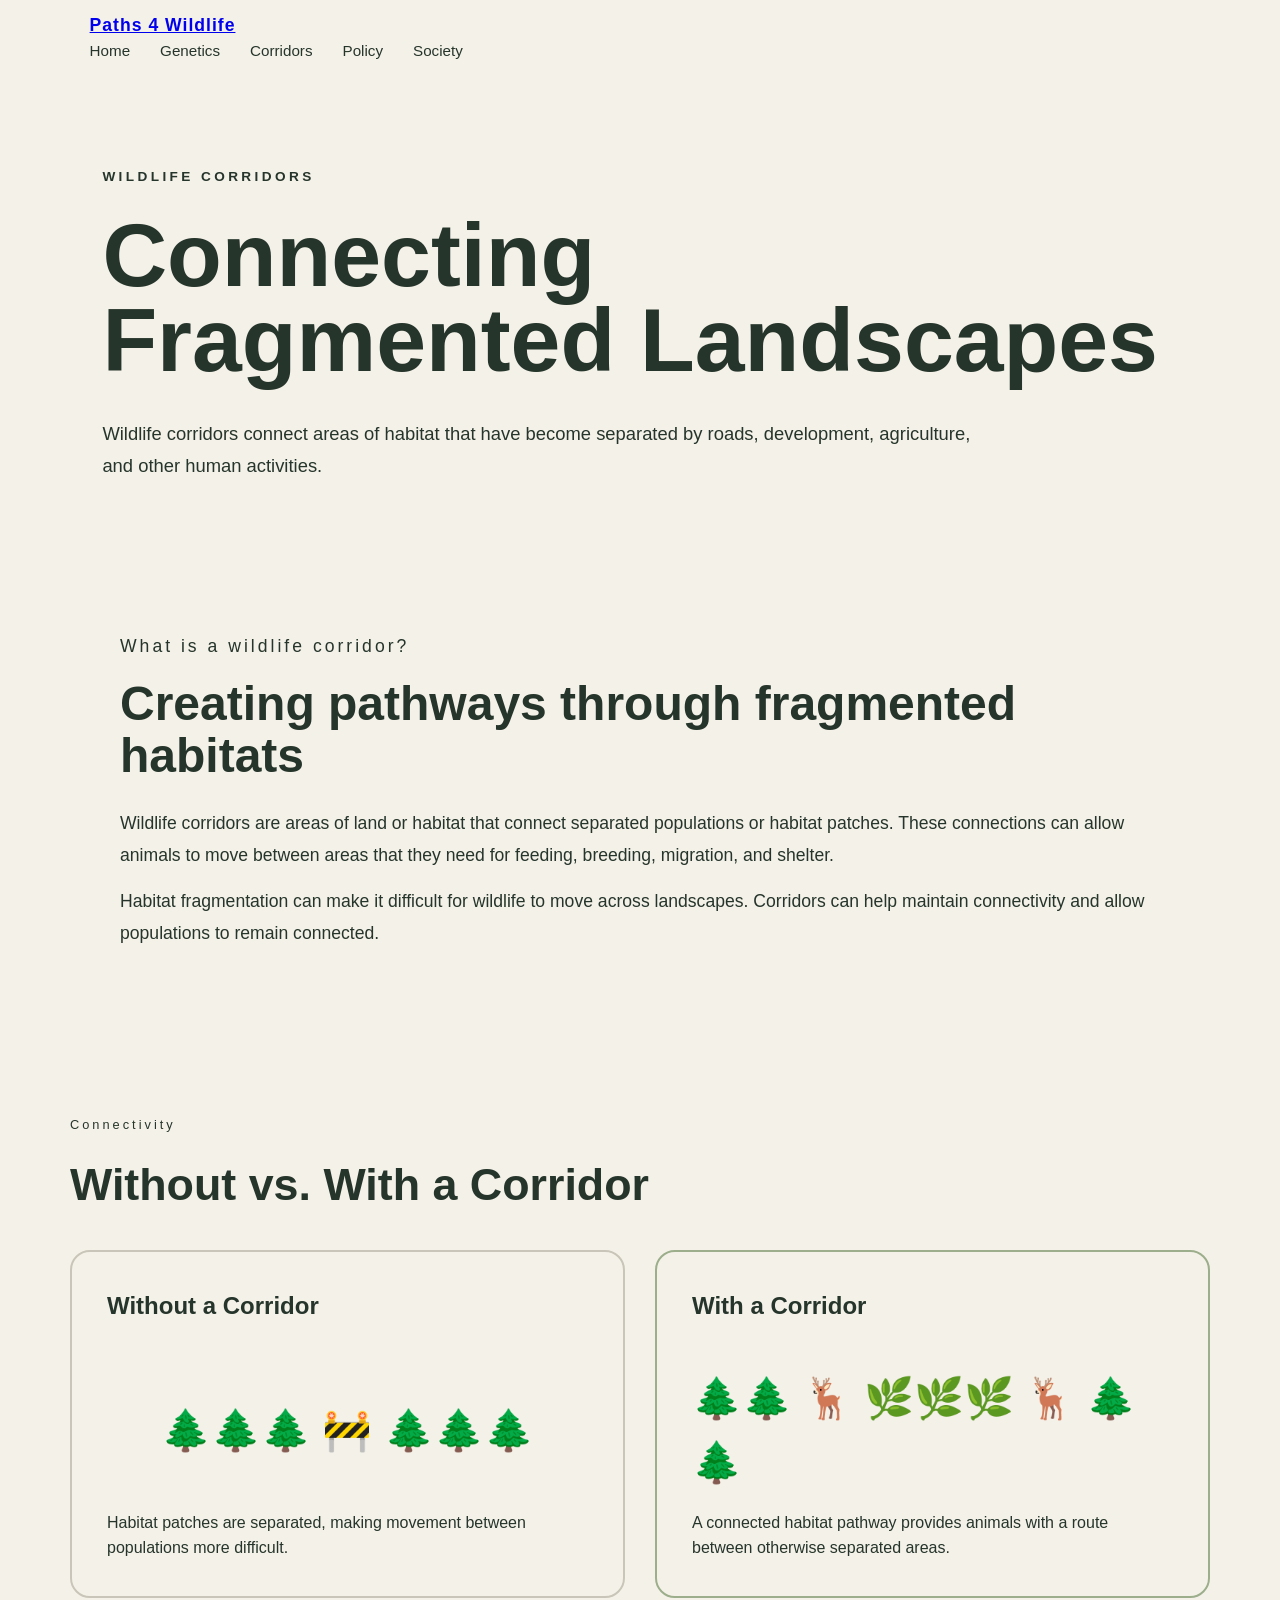
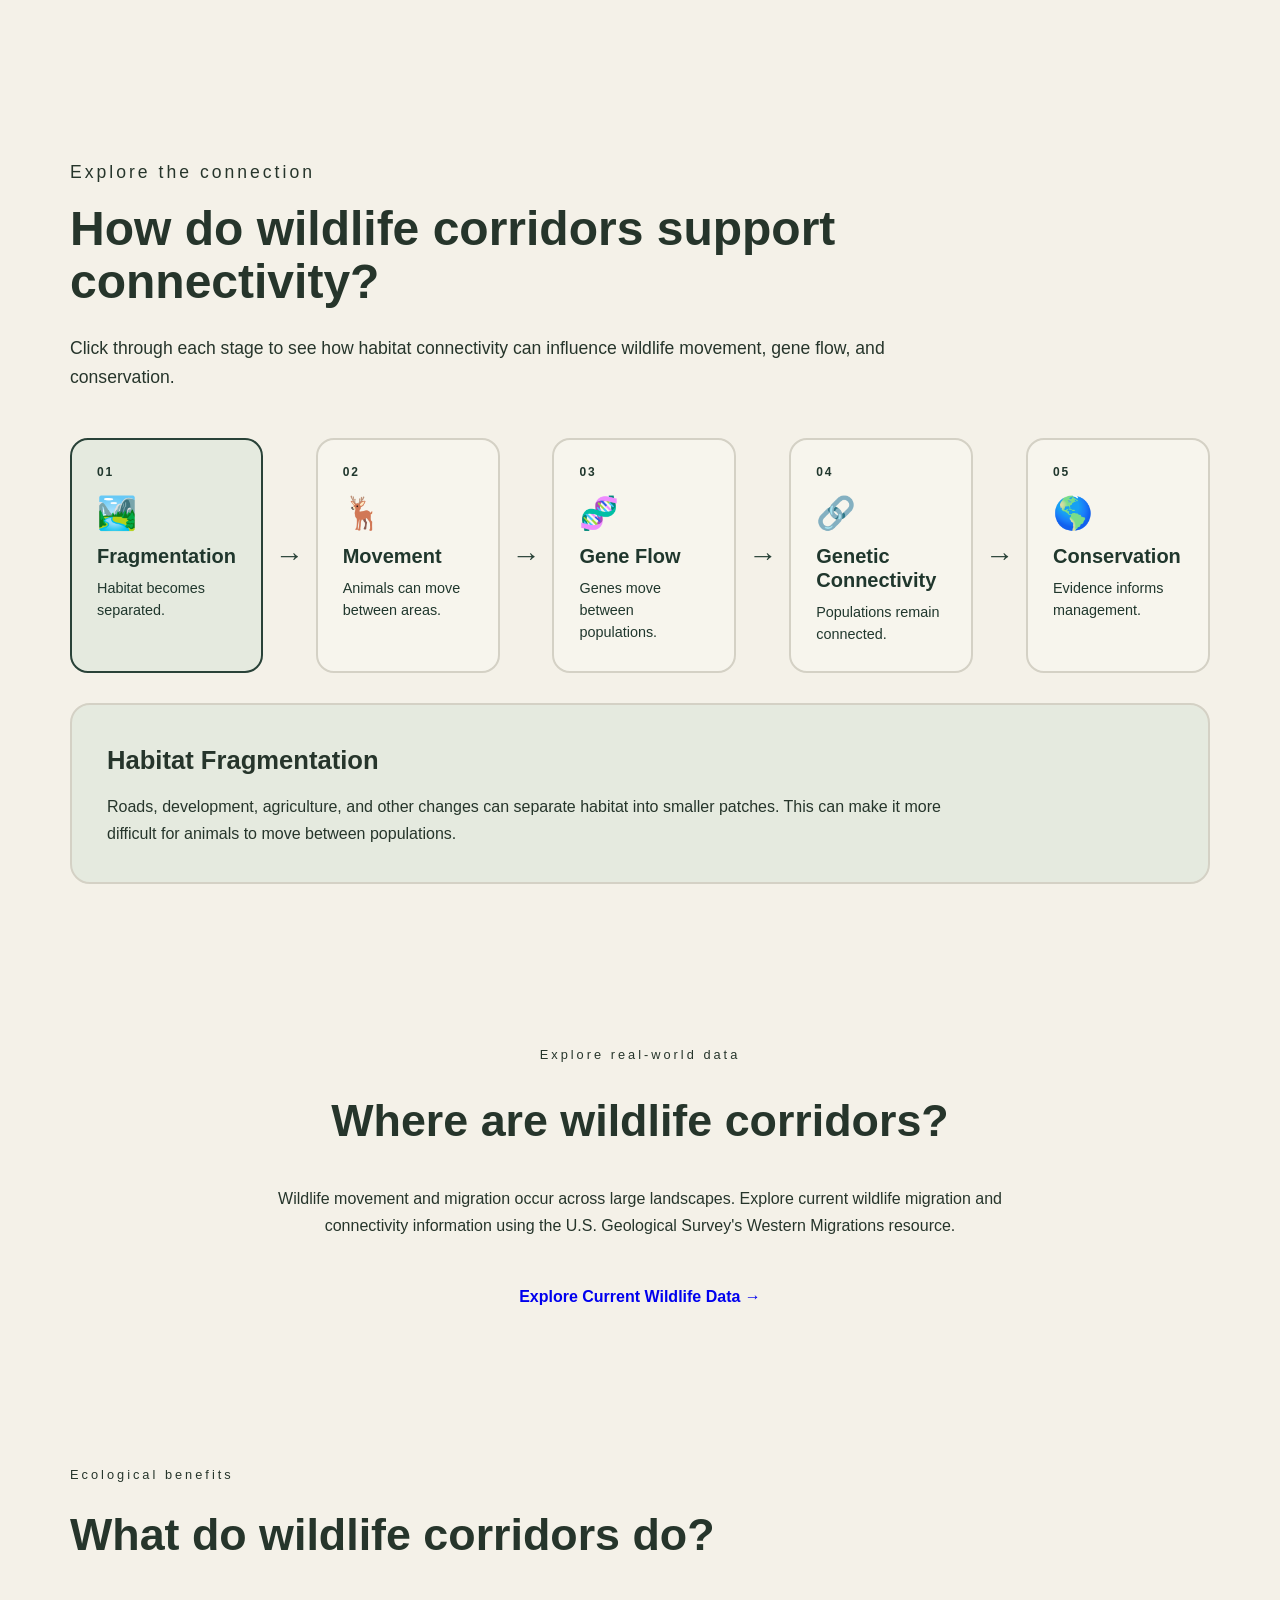
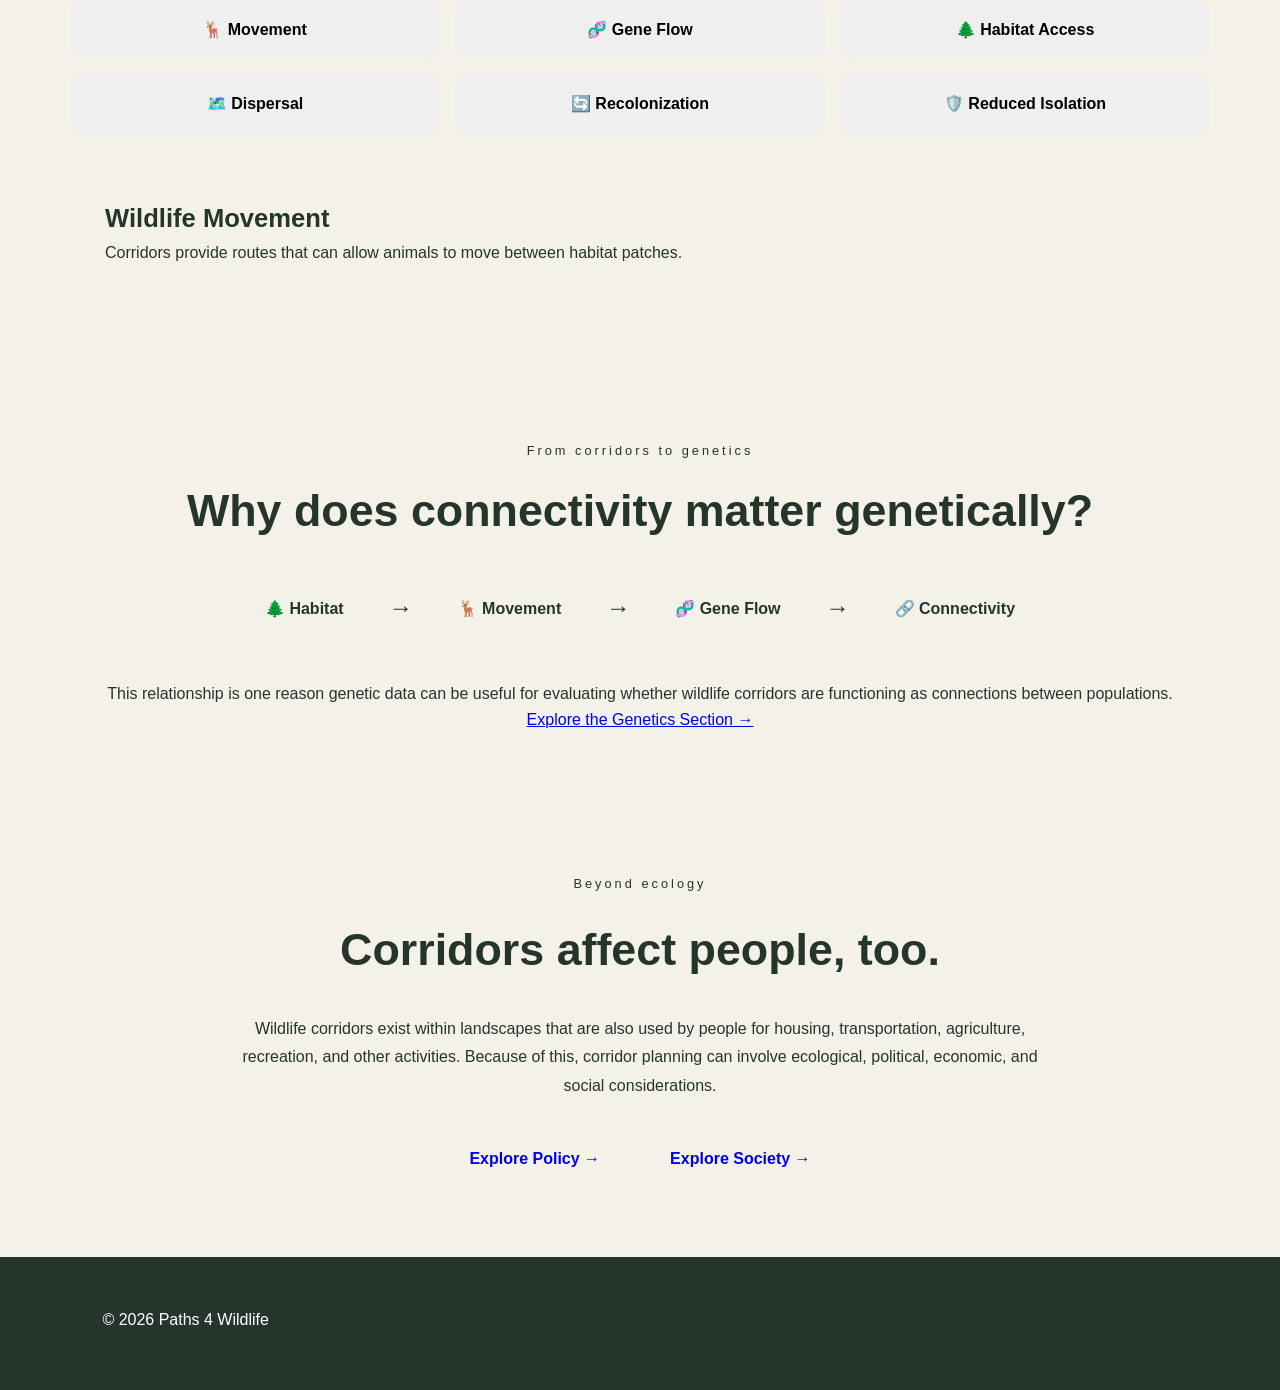
==== commit cc9df3bd: "Update stylesheet link to include versioning" ====
--- a/corridors.html
+++ b/corridors.html
@@ -7,7 +7,7 @@
 
     <title>Wildlife Corridors | Paths 4 Wildlife</title>
 
-    <link rel="stylesheet" href="style.css">
+    <link rel="stylesheet" href="style.css?v=2">
 </head>
 
 <body>
--- a/style.css
+++ b/style.css
@@ -595,3 +595,233 @@
         flex-direction: column;
     }
 }
+/* =========================================
+   INTERACTIVE CORRIDOR DIAGRAM
+   ========================================= */
+
+.interactive-section {
+    max-width: 1200px;
+    margin: 0 auto;
+    padding: 90px 30px;
+}
+
+.interactive-heading {
+    max-width: 850px;
+    margin-bottom: 45px;
+}
+
+.interactive-heading .eyebrow {
+    margin-bottom: 15px;
+}
+
+.interactive-heading h2 {
+    font-size: 3rem;
+    line-height: 1.1;
+    margin: 0 0 25px;
+}
+
+.interactive-heading p {
+    font-size: 1.1rem;
+    line-height: 1.7;
+}
+
+
+/* INTERACTIVE FLOW */
+
+.interactive-flow {
+    display: grid;
+
+    grid-template-columns:
+        1fr auto
+        1fr auto
+        1fr auto
+        1fr auto
+        1fr;
+
+    gap: 12px;
+
+    align-items: stretch;
+
+    width: 100%;
+}
+
+
+/* INDIVIDUAL STEP */
+
+.interactive-step {
+    appearance: none;
+    -webkit-appearance: none;
+
+    width: 100%;
+    min-height: 190px;
+
+    padding: 25px;
+
+    border: 2px solid #d4d1c5;
+    border-radius: 18px;
+
+    background: #f7f5ed;
+
+    color: #20372d;
+
+    font-family: inherit;
+    text-align: left;
+
+    cursor: pointer;
+
+    display: flex;
+    flex-direction: column;
+    align-items: flex-start;
+
+    transition:
+        transform 0.2s ease,
+        border-color 0.2s ease,
+        background 0.2s ease;
+}
+
+
+/* HOVER */
+
+.interactive-step:hover {
+    transform: translateY(-5px);
+    border-color: #8da083;
+}
+
+
+/* SELECTED STEP */
+
+.interactive-step.active {
+    background: #e5eadf;
+    border-color: #294238;
+}
+
+
+/* NUMBER */
+
+.step-number {
+    display: block;
+
+    font-size: 0.75rem;
+    font-weight: 700;
+
+    letter-spacing: 0.15em;
+
+    margin-bottom: 15px;
+}
+
+
+/* ICON */
+
+.step-icon {
+    display: block;
+
+    font-size: 2rem;
+
+    margin-bottom: 12px;
+}
+
+
+/* STEP TITLE */
+
+.interactive-step h3 {
+    margin: 0 0 10px;
+
+    font-size: 1.25rem;
+    line-height: 1.2;
+}
+
+
+/* STEP DESCRIPTION */
+
+.interactive-step p {
+    margin: 0;
+
+    font-size: 0.9rem;
+    line-height: 1.5;
+}
+
+
+/* ARROWS */
+
+.flow-arrow {
+    display: flex;
+
+    align-items: center;
+    justify-content: center;
+
+    font-size: 1.8rem;
+    font-weight: 700;
+
+    color: #294238;
+}
+
+
+/* INFORMATION BOX */
+
+.interactive-display {
+    margin-top: 30px;
+
+    padding: 35px;
+
+    border-radius: 20px;
+
+    background: #e5eadf;
+
+    border: 2px solid #d4d1c5;
+}
+
+
+.interactive-display h3 {
+    margin: 0 0 12px;
+
+    font-size: 1.6rem;
+}
+
+
+.interactive-display p {
+    max-width: 850px;
+
+    margin: 0;
+
+    font-size: 1rem;
+
+    line-height: 1.7;
+}
+
+
+/* =========================================
+   MOBILE
+   ========================================= */
+
+@media (max-width: 1000px) {
+
+    .interactive-flow {
+        grid-template-columns: 1fr 1fr;
+    }
+
+    .flow-arrow {
+        display: none;
+    }
+
+}
+
+
+@media (max-width: 600px) {
+
+    .interactive-section {
+        padding: 60px 20px;
+    }
+
+    .interactive-heading h2 {
+        font-size: 2.2rem;
+    }
+
+    .interactive-flow {
+        grid-template-columns: 1fr;
+    }
+
+    .interactive-step {
+        min-height: auto;
+    }
+
+}
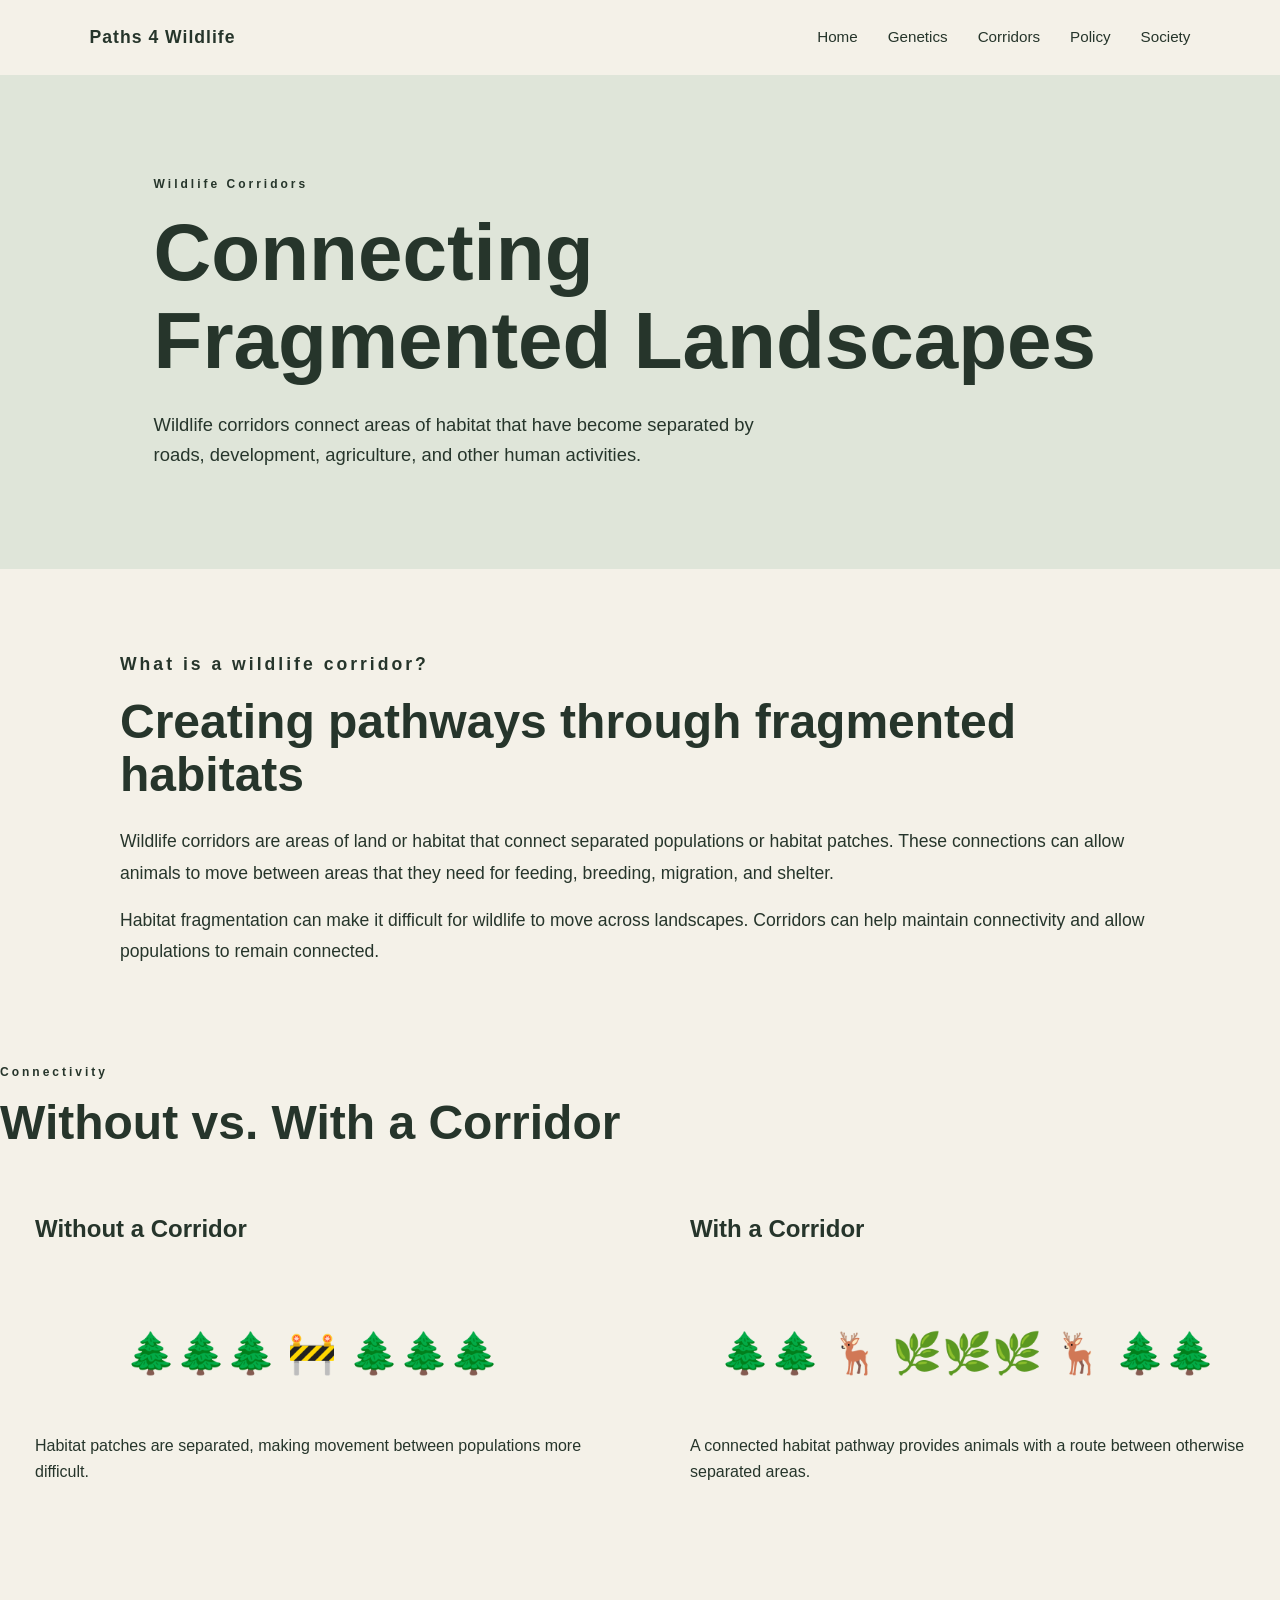
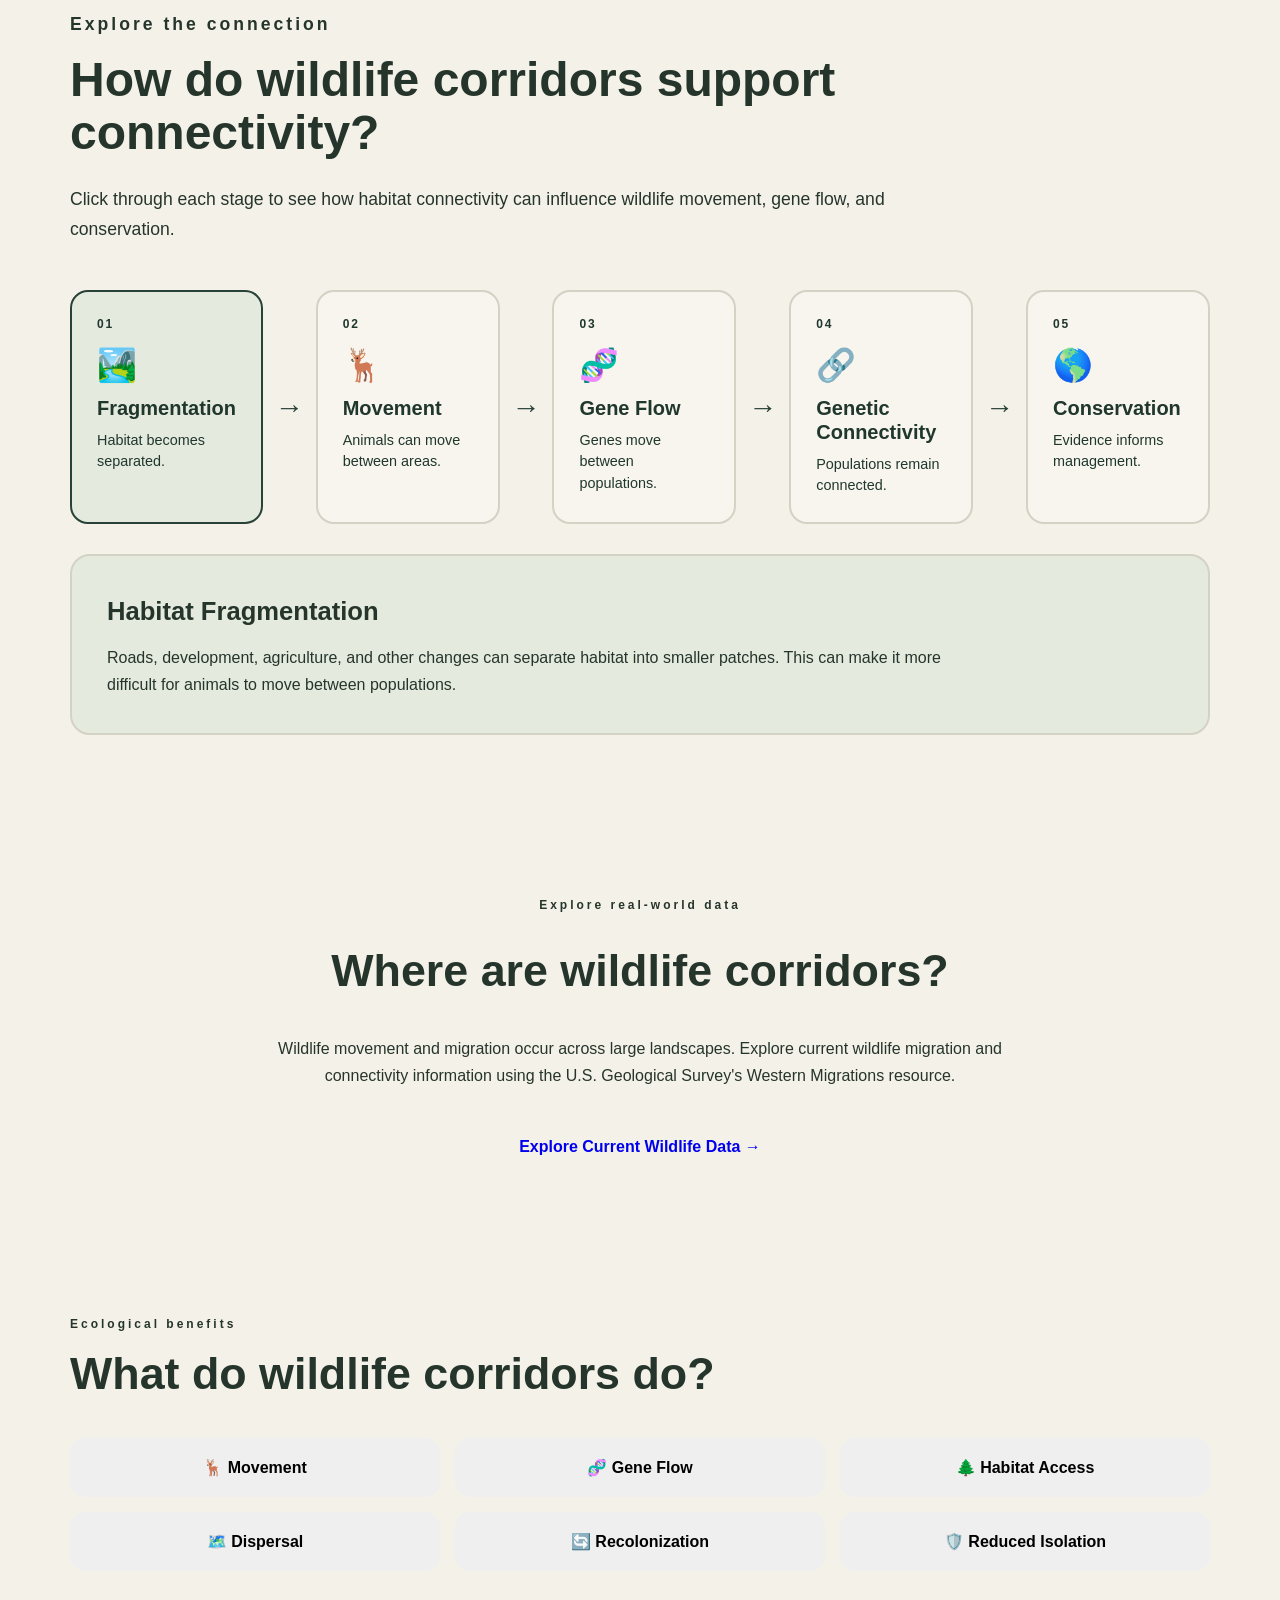
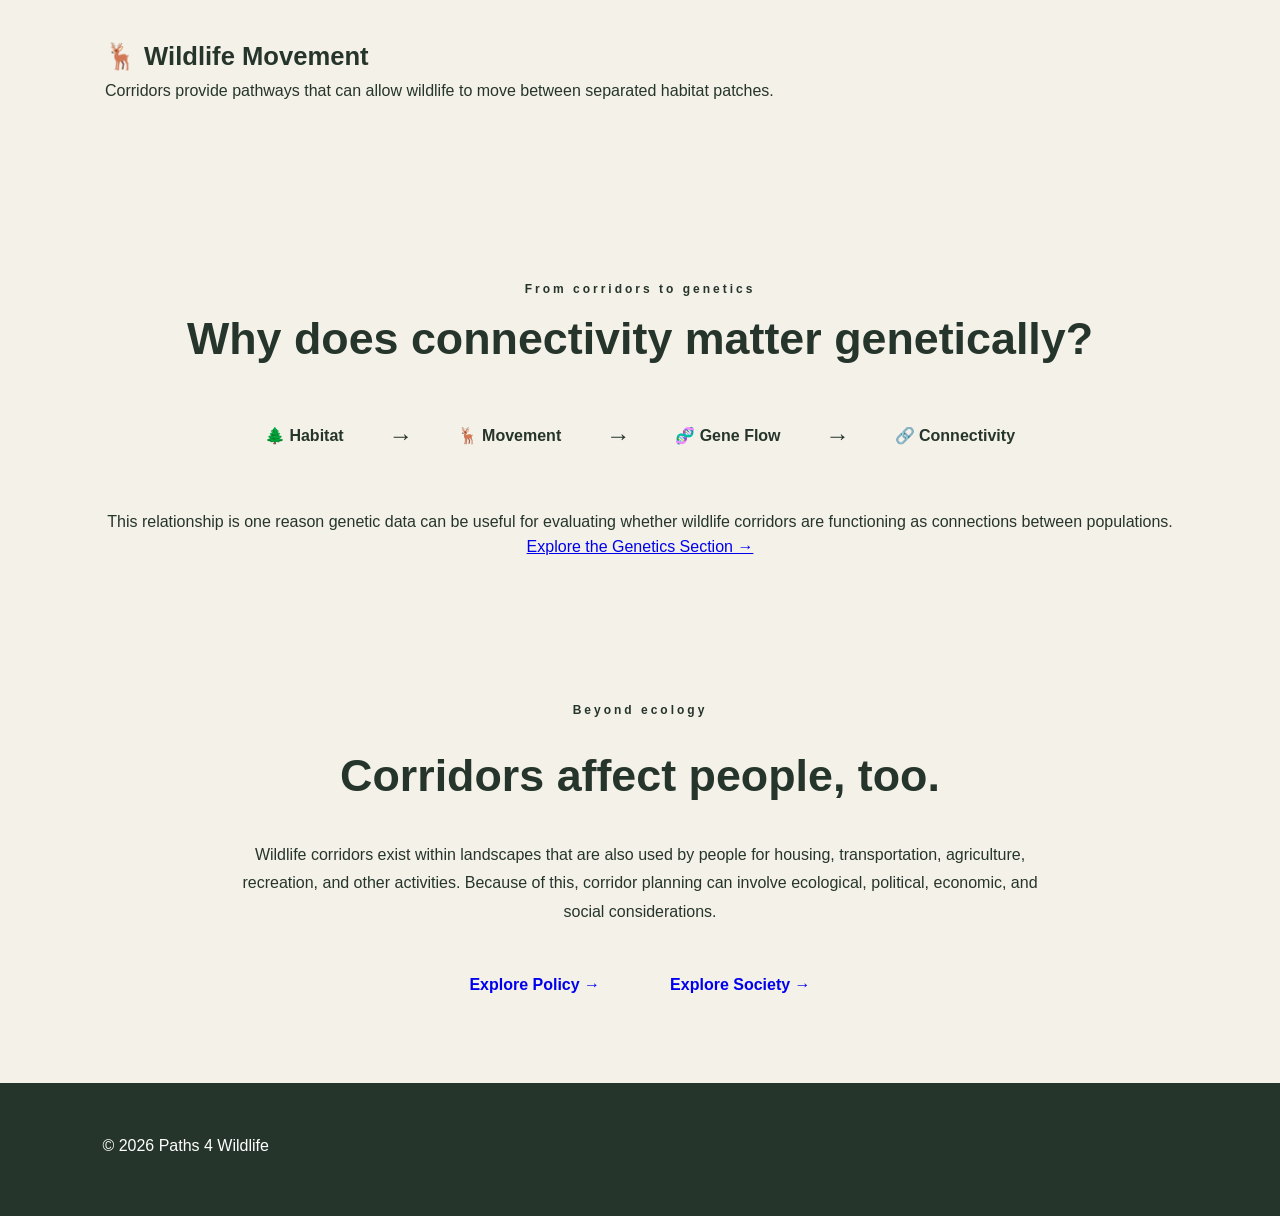
==== commit 4ab04de4: "Refactor HTML for better readability and structure Updated comments and improved class names for cla" ====
--- a/corridors.html
+++ b/corridors.html
@@ -7,12 +7,15 @@
 
     <title>Wildlife Corridors | Paths 4 Wildlife</title>
 
-    <link rel="stylesheet" href="style.css?v=2">
+    <link rel="stylesheet" href="style.css?v=3">
 </head>
 
 <body>
 
-    <!-- NAVIGATION -->
+    <!-- ================================
+         NAVIGATION
+         ================================ -->
+
     <nav class="navbar">
         <div class="nav-container">
 
@@ -32,7 +35,10 @@
     </nav>
 
 
-    <!-- HERO -->
+    <!-- ================================
+         HERO
+         ================================ -->
+
     <header class="corridor-hero">
 
         <p class="eyebrow">
@@ -44,7 +50,7 @@
             Fragmented Landscapes
         </h1>
 
-        <p>
+        <p class="hero-description">
             Wildlife corridors connect areas of habitat that have become
             separated by roads, development, agriculture, and other human
             activities.
@@ -53,10 +59,13 @@
     </header>
 
 
-    <!-- INTRODUCTION -->
+    <!-- ================================
+         WHAT IS A CORRIDOR?
+         ================================ -->
+
     <section class="corridor-intro">
 
-        <p class="eyebrow">
+        <p class="section-label">
             What is a wildlife corridor?
         </p>
 
@@ -80,10 +89,13 @@
     </section>
 
 
-    <!-- WITHOUT VS WITH -->
-    <section class="diagram-section">
-
-        <p class="eyebrow">
+    <!-- ================================
+         WITHOUT VS. WITH
+         ================================ -->
+
+    <section class="corridor-comparison-section">
+
+        <p class="section-label">
             Connectivity
         </p>
 
@@ -93,8 +105,7 @@
 
         <div class="comparison">
 
-            <!-- WITHOUT -->
-            <div class="landscape-card without">
+            <div class="landscape-card">
 
                 <h3>
                     Without a Corridor
@@ -118,8 +129,7 @@
             </div>
 
 
-            <!-- WITH -->
-            <div class="landscape-card with">
+            <div class="landscape-card">
 
                 <h3>
                     With a Corridor
@@ -149,12 +159,15 @@
     </section>
 
 
-    <!-- INTERACTIVE DIAGRAM -->
+    <!-- ================================
+         INTERACTIVE DIAGRAM
+         ================================ -->
+
     <section class="interactive-section">
 
         <div class="interactive-heading">
 
-            <p class="eyebrow">
+            <p class="section-label">
                 Explore the connection
             </p>
 
@@ -174,6 +187,7 @@
 
 
             <!-- STEP 1 -->
+
             <button
                 class="interactive-step active"
                 type="button"
@@ -206,6 +220,7 @@
 
 
             <!-- STEP 2 -->
+
             <button
                 class="interactive-step"
                 type="button"
@@ -238,6 +253,7 @@
 
 
             <!-- STEP 3 -->
+
             <button
                 class="interactive-step"
                 type="button"
@@ -270,6 +286,7 @@
 
 
             <!-- STEP 4 -->
+
             <button
                 class="interactive-step"
                 type="button"
@@ -302,6 +319,7 @@
 
 
             <!-- STEP 5 -->
+
             <button
                 class="interactive-step"
                 type="button"
@@ -330,7 +348,8 @@
         </div>
 
 
-        <!-- INFORMATION DISPLAY -->
+        <!-- INFORMATION BOX -->
+
         <div class="interactive-display">
 
             <h3 id="interactive-title">
@@ -348,10 +367,13 @@
     </section>
 
 
-    <!-- CURRENT CORRIDORS / MAP -->
+    <!-- ================================
+         REAL-WORLD DATA
+         ================================ -->
+
     <section class="map-section">
 
-        <p class="eyebrow">
+        <p class="section-label">
             Explore real-world data
         </p>
 
@@ -377,10 +399,13 @@
     </section>
 
 
-    <!-- BENEFITS -->
+    <!-- ================================
+         ECOLOGICAL BENEFITS
+         ================================ -->
+
     <section class="benefits-section">
 
-        <p class="eyebrow">
+        <p class="section-label">
             Ecological benefits
         </p>
 
@@ -436,18 +461,15 @@
         </div>
 
 
-        <div
-            class="benefit-display"
-            id="benefit-display"
-        >
+        <div class="benefit-display" id="benefit-display">
 
             <h3>
-                Wildlife Movement
+                🦌 Wildlife Movement
             </h3>
 
             <p>
-                Corridors provide routes that can allow animals to move
-                between habitat patches.
+                Corridors provide pathways that can allow wildlife to move
+                between separated habitat patches.
             </p>
 
         </div>
@@ -455,10 +477,13 @@
     </section>
 
 
-    <!-- GENETICS CONNECTION -->
+    <!-- ================================
+         GENETICS CONNECTION
+         ================================ -->
+
     <section class="genetics-connection">
 
-        <p class="eyebrow">
+        <p class="section-label">
             From corridors to genetics
         </p>
 
@@ -511,10 +536,13 @@
     </section>
 
 
-    <!-- HUMAN CONNECTION -->
+    <!-- ================================
+         HUMAN CONNECTION
+         ================================ -->
+
     <section class="human-connection">
 
-        <p class="eyebrow">
+        <p class="section-label">
             Beyond ecology
         </p>
 
@@ -544,7 +572,10 @@
     </section>
 
 
-    <!-- FOOTER -->
+    <!-- ================================
+         FOOTER
+         ================================ -->
+
     <footer>
 
         <p>
@@ -554,12 +585,13 @@
     </footer>
 
 
-    <!-- INTERACTIVE JAVASCRIPT -->
+    <!-- ================================
+         JAVASCRIPT
+         ================================ -->
+
     <script>
 
-        /* =========================================
-           INTERACTIVE CORRIDOR DIAGRAM
-           ========================================= */
+        /* Interactive diagram */
 
         const interactiveSteps =
             document.querySelectorAll(".interactive-step");
@@ -592,9 +624,7 @@
         });
 
 
-        /* =========================================
-           BENEFIT INFORMATION
-           ========================================= */
+        /* Ecological benefit buttons */
 
         function showBenefit(benefit) {
 
@@ -613,7 +643,6 @@
                 `;
 
             }
-
 
             else if (benefit === "geneFlow") {
 
@@ -628,7 +657,6 @@
 
             }
 
-
             else if (benefit === "habitat") {
 
                 display.innerHTML = `
@@ -642,7 +670,6 @@
 
             }
 
-
             else if (benefit === "dispersal") {
 
                 display.innerHTML = `
@@ -656,7 +683,6 @@
 
             }
 
-
             else if (benefit === "recolonization") {
 
                 display.innerHTML = `
@@ -669,7 +695,6 @@
 
             }
 
-
             else if (benefit === "isolation") {
 
                 display.innerHTML = `
--- a/style.css
+++ b/style.css
@@ -12,25 +12,42 @@
 }
 
 
-/* Navigation */
-
-nav {
+/* =========================================
+   NAVIGATION
+   ========================================= */
+
+.navbar {
+    width: 100%;
     height: 75px;
+    background: #f4f1e8;
+}
+
+.nav-container {
+    width: 100%;
+    height: 100%;
+    padding: 0 7%;
+
     display: flex;
     justify-content: space-between;
     align-items: center;
-    padding: 0 7%;
-    background: #f4f1e8;
 }
 
 .logo {
+    color: #26352b;
+    text-decoration: none;
+
     font-size: 1.1rem;
     font-weight: bold;
     letter-spacing: 1px;
 }
 
+.logo:hover {
+    text-decoration: none;
+}
+
 .nav-links {
     display: flex;
+    align-items: center;
     gap: 30px;
 }
 
@@ -192,12 +209,13 @@
 }
 
 
-/* Mobile */
-
 @media (max-width: 800px) {
 
-    nav {
+    .navbar {
         height: auto;
+    }
+
+    .nav-container {
         padding: 20px;
         flex-direction: column;
         gap: 15px;
@@ -327,29 +345,30 @@
    ========================================= */
 
 .corridor-hero {
-    padding: 90px 8% 70px;
-    text-align: left;
+    padding: 100px 12%;
+    background: #dfe5d9;
+}
+
+.corridor-hero h1 {
+    color: #26352b;
+    font-size: clamp(3rem, 7vw, 5rem);
+    line-height: 1.1;
+    margin-bottom: 25px;
+    max-width: 1000px;
+}
+
+.corridor-hero p {
+    color: #26352b;
+    max-width: 650px;
+    font-size: 1.15rem;
 }
 
 .corridor-hero .eyebrow {
-    font-size: 0.85rem;
-    letter-spacing: 0.25em;
-    text-transform: uppercase;
-    font-weight: 700;
-    margin-bottom: 25px;
-}
-
-.corridor-hero h1 {
-    font-size: clamp(3.5rem, 7vw, 7rem);
-    line-height: 0.95;
-    margin: 0 0 35px;
-    max-width: 1100px;
-}
-
-.corridor-hero p {
-    max-width: 900px;
-    font-size: 1.15rem;
-    line-height: 1.7;
+    color: #26352b;
+    font-size: 0.75rem;
+    letter-spacing: 3px;
+    font-weight: bold;
+    margin-bottom: 15px;
 }
 
 
